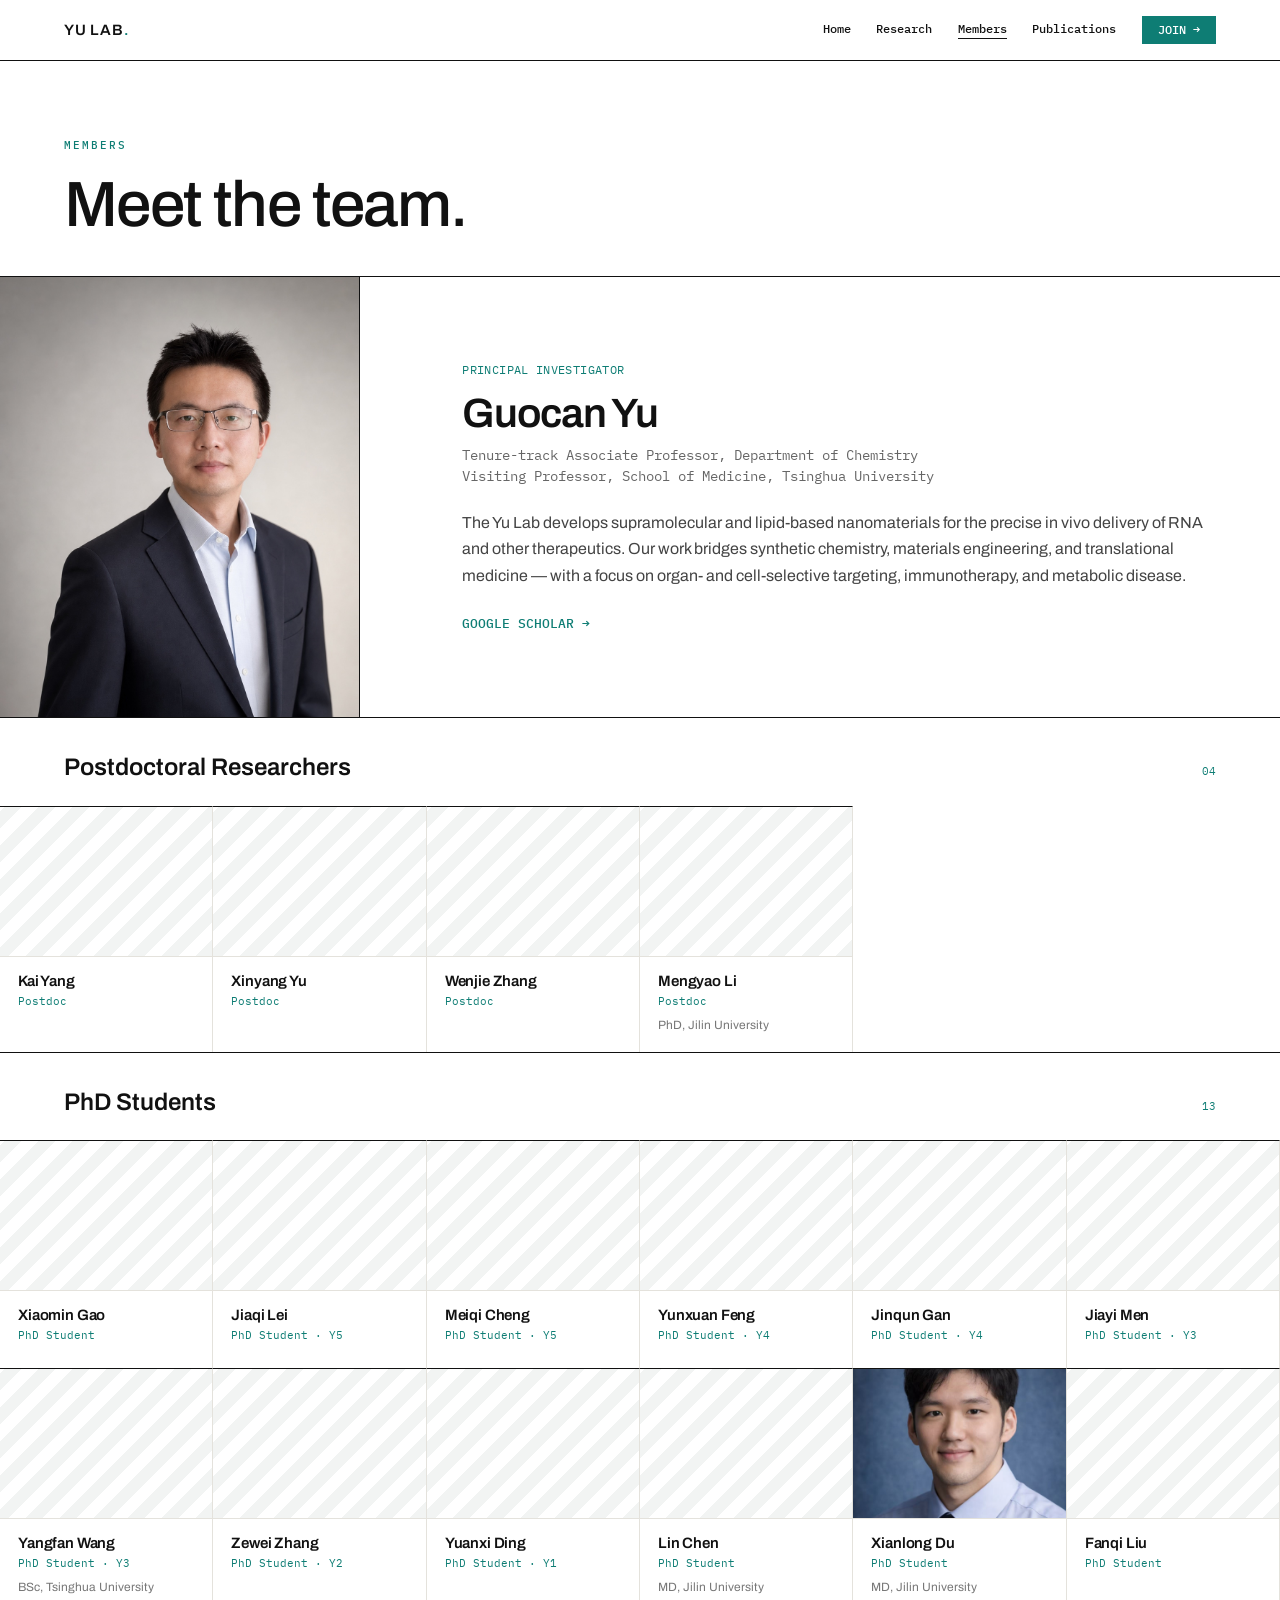
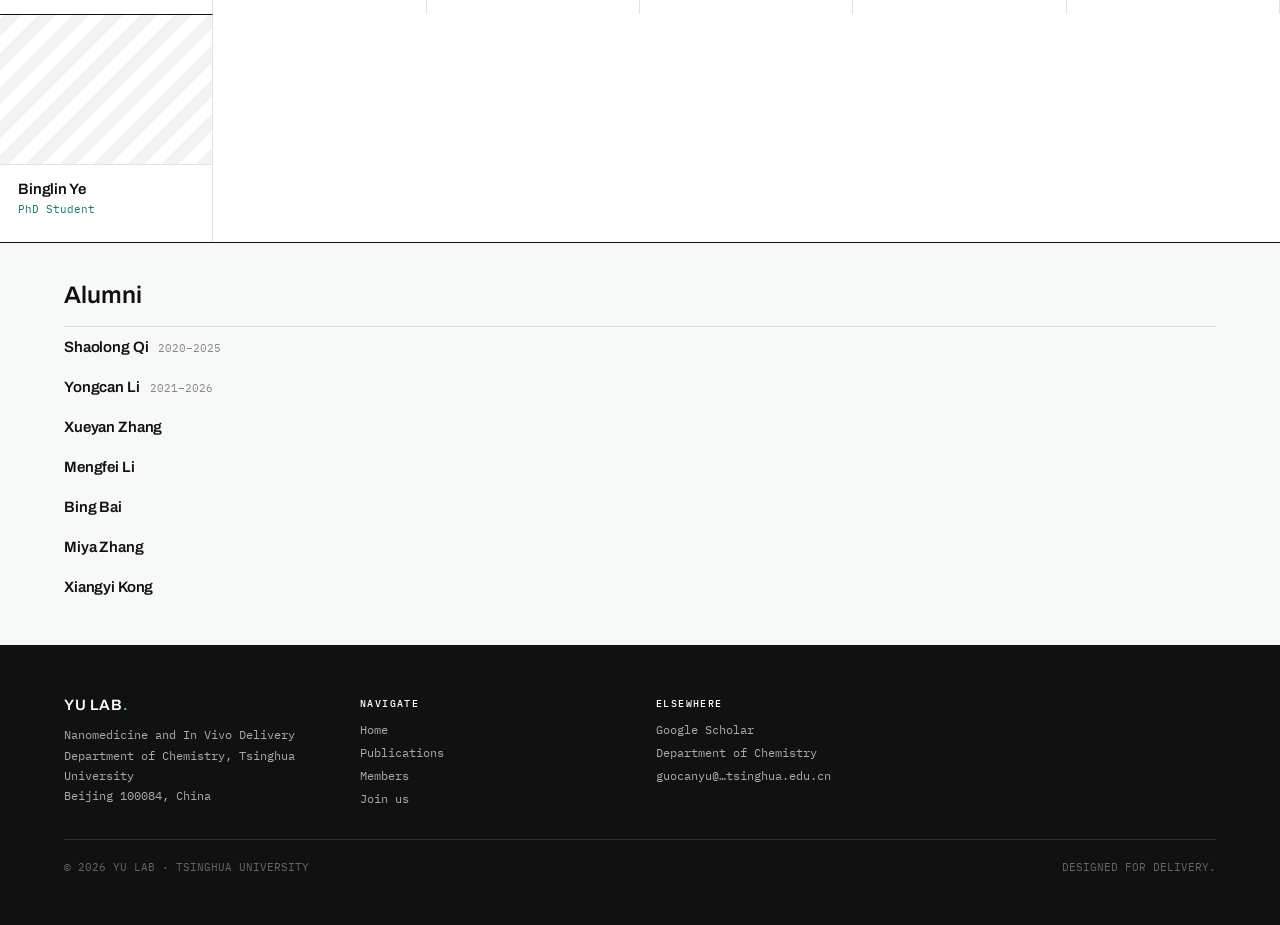
==== people.html @ c4acec67 "Shift PI profile and expand alumni roster" ====
<!DOCTYPE html>
<html lang="en">
<head>
  <meta charset="utf-8">
  <meta name="viewport" content="width=device-width, initial-scale=1">
  <title>Members — Yu Lab · Tsinghua University</title>
  <meta name="description" content="Members of the Yu Lab: principal investigator, postdocs, PhD and Master's students, and alumni.">
  <link rel="preconnect" href="https://fonts.googleapis.com">
  <link rel="preconnect" href="https://fonts.gstatic.com" crossorigin>
  <link href="https://fonts.googleapis.com/css2?family=Archivo:wght@400;500;600&family=IBM+Plex+Mono:wght@400;500&display=swap" rel="stylesheet">
  <link rel="stylesheet" href="styles.css">
</head>
<body>

  <header class="site-header">
    <a href="index.html" class="brand lk">YU LAB<span class="dot">.</span></a>
    <nav class="nav">
      <a href="index.html">Home</a>
      <a href="index.html#research">Research</a>
      <a href="people.html" class="active">Members</a>
      <a href="publications.html">Publications</a>
      <a href="index.html#join" class="btn-join">JOIN &rarr;</a>
    </nav>
  </header>

  <main>
    <section class="page-head">
      <div class="eyebrow">MEMBERS</div>
      <h1>Meet the team.</h1>
    </section>

    <!-- PI -->
    <section class="pi">
      <div class="portrait">
        <img src="assets/guocan-yu.jpg" width="996" height="1580" alt="Professor Guocan Yu" loading="eager">
      </div>
      <div class="info">
        <div class="pi-copy">
          <div class="role">PRINCIPAL INVESTIGATOR</div>
          <div class="name">Guocan Yu</div>
          <div class="affil">Tenure-track Associate Professor, Department of Chemistry<br>Visiting Professor, School of Medicine, Tsinghua University</div>
          <p class="bio">The Yu Lab develops supramolecular and lipid-based nanomaterials for the precise in vivo delivery of RNA and other therapeutics. Our work bridges synthetic chemistry, materials engineering, and translational medicine — with a focus on organ- and cell-selective targeting, immunotherapy, and metabolic disease.</p>
          <div class="links">
            <a href="https://scholar.google.com/citations?user=6qP7mdIAAAAJ&amp;hl=en" class="lk" target="_blank" rel="noreferrer">GOOGLE SCHOLAR &rarr;</a>
          </div>
        </div>
      </div>
    </section>

    <!-- Postdoctoral Researchers -->
    <section class="group">
      <div class="row-head">
        <h2>Postdoctoral Researchers</h2>
        <span class="mono-note">04</span>
      </div>
      <div class="people-grid">
        <div class="person"><div class="photo" aria-hidden="true"></div><div class="body"><div class="pname">Kai Yang</div><div class="prole">Postdoc</div><div class="pfocus"></div></div></div>
        <div class="person"><div class="photo" aria-hidden="true"></div><div class="body"><div class="pname">Xinyang Yu</div><div class="prole">Postdoc</div><div class="pfocus"></div></div></div>
        <div class="person"><div class="photo" aria-hidden="true"></div><div class="body"><div class="pname">Wenjie Zhang</div><div class="prole">Postdoc</div><div class="pfocus"></div></div></div>
        <div class="person"><div class="photo" aria-hidden="true"></div><div class="body"><div class="pname">Mengyao Li</div><div class="prole">Postdoc</div><div class="pfocus">PhD, Jilin University</div></div></div>
      </div>
    </section>

    <!-- PhD Students -->
    <section class="group">
      <div class="row-head">
        <h2>PhD Students</h2>
        <span class="mono-note">13</span>
      </div>
      <div class="people-grid">
        <div class="person"><div class="photo" aria-hidden="true"></div><div class="body"><div class="pname">Xiaomin Gao</div><div class="prole">PhD Student</div><div class="pfocus"></div></div></div>
        <div class="person"><div class="photo" aria-hidden="true"></div><div class="body"><div class="pname">Jiaqi Lei</div><div class="prole">PhD Student · Y5</div><div class="pfocus"></div></div></div>
        <div class="person"><div class="photo" aria-hidden="true"></div><div class="body"><div class="pname">Meiqi Cheng</div><div class="prole">PhD Student · Y5</div><div class="pfocus"></div></div></div>
        <div class="person"><div class="photo" aria-hidden="true"></div><div class="body"><div class="pname">Yunxuan Feng</div><div class="prole">PhD Student · Y4</div><div class="pfocus"></div></div></div>
        <div class="person"><div class="photo" aria-hidden="true"></div><div class="body"><div class="pname">Jinqun Gan</div><div class="prole">PhD Student · Y4</div><div class="pfocus"></div></div></div>
        <div class="person"><div class="photo" aria-hidden="true"></div><div class="body"><div class="pname">Jiayi Men</div><div class="prole">PhD Student · Y3</div><div class="pfocus"></div></div></div>
        <div class="person"><div class="photo" aria-hidden="true"></div><div class="body"><div class="pname">Yangfan Wang</div><div class="prole">PhD Student · Y3</div><div class="pfocus">BSc, Tsinghua University</div></div></div>
        <div class="person"><div class="photo" aria-hidden="true"></div><div class="body"><div class="pname">Zewei Zhang</div><div class="prole">PhD Student · Y2</div><div class="pfocus"></div></div></div>
        <div class="person"><div class="photo" aria-hidden="true"></div><div class="body"><div class="pname">Yuanxi Ding</div><div class="prole">PhD Student · Y1</div><div class="pfocus"></div></div></div>
        <div class="person"><div class="photo" aria-hidden="true"></div><div class="body"><div class="pname">Lin Chen</div><div class="prole">PhD Student</div><div class="pfocus">MD, Jilin University</div></div></div>
        <div class="person" id="xianlong-du"><div class="photo"><img src="assets/xianlong-du.jpg" width="1024" height="1536" alt="Xianlong Du, PhD Student" loading="lazy"></div><div class="body"><div class="pname">Xianlong Du</div><div class="prole">PhD Student</div><div class="pfocus">MD, Jilin University</div></div></div>
        <div class="person"><div class="photo" aria-hidden="true"></div><div class="body"><div class="pname">Fanqi Liu</div><div class="prole">PhD Student</div><div class="pfocus"></div></div></div>
        <div class="person"><div class="photo" aria-hidden="true"></div><div class="body"><div class="pname">Binglin Ye</div><div class="prole">PhD Student</div><div class="pfocus"></div></div></div>
      </div>
    </section>

    <!-- Alumni -->
    <section class="alumni">
      <h2>Alumni</h2>
      <div class="alumni-grid">
        <div class="alum"><span class="a-name">Shaolong Qi</span><span class="a-now">2020–2025</span></div>
        <div class="alum"><span class="a-name">Yongcan Li</span><span class="a-now">2021–2026</span></div>
        <div class="alum"><span class="a-name">Xueyan Zhang</span></div>
        <div class="alum"><span class="a-name">Mengfei Li</span></div>
        <div class="alum"><span class="a-name">Bing Bai</span></div>
        <div class="alum"><span class="a-name">Miya Zhang</span></div>
        <div class="alum"><span class="a-name">Xiangyi Kong</span></div>
      </div>
    </section>
  </main>

  <footer class="site-footer">
    <div style="max-width:360px">
      <div class="f-brand">YU LAB<span class="dot">.</span></div>
      <div class="f-addr">Nanomedicine and In Vivo Delivery<br>Department of Chemistry, Tsinghua University<br>Beijing 100084, China</div>
    </div>
    <div>
      <div class="f-title">NAVIGATE</div>
      <div class="f-links">
        <a href="index.html" class="lk">Home</a>
        <a href="publications.html" class="lk">Publications</a>
        <a href="people.html" class="lk">Members</a>
        <a href="index.html#join" class="lk">Join us</a>
      </div>
    </div>
    <div>
      <div class="f-title">ELSEWHERE</div>
      <div class="f-links">
        <a href="https://scholar.google.com/citations?user=6qP7mdIAAAAJ&amp;hl=en" class="lk" target="_blank" rel="noreferrer">Google Scholar</a>
        <a href="https://www.chem.tsinghua.edu.cn/chemen/index.htm" class="lk" target="_blank" rel="noreferrer">Department of Chemistry</a>
        <a href="mailto:guocanyu@mail.tsinghua.edu.cn" class="lk">guocanyu@&hellip;tsinghua.edu.cn</a>
      </div>
    </div>
    <div class="f-bottom">
      <span>© 2026 YU LAB · TSINGHUA UNIVERSITY</span>
      <span>DESIGNED FOR DELIVERY.</span>
    </div>
  </footer>

</body>
</html>
---- styles.css ----
/* =========================================================
   YU LAB — site styles
   Colours you'll most likely want to change:
     --teal   : brand accent (headings dot, labels, links)
     --ink    : near-black text / borders
   Fonts: Archivo (display) + IBM Plex Mono (labels), from Google Fonts.
   ========================================================= */

:root {
  --teal: #0e7d74;
  --teal-light: #4fd6c6;
  --ink: #111;
  --line: #e4e2dc;
  --line-soft: #d8dcdb;
  --panel: #f7f8f8;
  --mono: 'IBM Plex Mono', ui-monospace, monospace;
  --disp: 'Archivo', -apple-system, BlinkMacSystemFont, sans-serif;
  --hatch: repeating-linear-gradient(-45deg, #f2f4f3 0 16px, #fff 16px 32px);
}

* { margin: 0; padding: 0; box-sizing: border-box; }
html { scroll-behavior: smooth; }
body { font-family: var(--disp); color: var(--ink); background: #fff; -webkit-font-smoothing: antialiased; }
a { color: inherit; text-decoration: none; }

/* underline-on-hover links */
.lk { position: relative; }
.lk::after { content: ""; position: absolute; left: 0; bottom: -2px; height: 1px; width: 0; background: currentColor; transition: width .2s ease; }
.lk:hover::after { width: 100%; }

/* ---------- header ---------- */
.site-header {
  position: sticky; top: 0; z-index: 50;
  display: flex; align-items: center; justify-content: space-between;
  gap: 16px; flex-wrap: wrap;
  padding: 16px clamp(20px, 5vw, 64px);
  border-bottom: 1px solid var(--ink);
  background: rgba(255,255,255,.92); backdrop-filter: blur(8px);
}
.brand { font: 600 15px var(--disp); letter-spacing: .05em; }
.brand .dot { color: var(--teal); }
.nav { display: flex; gap: clamp(14px, 2vw, 26px); flex-wrap: wrap; align-items: center; }
.nav a { font: 500 12px var(--mono); color: var(--ink); padding-bottom: 3px; white-space: nowrap; position: relative; }
.nav a.active::after { content: ""; position: absolute; left: 0; right: 0; bottom: 0; height: 1px; background: var(--ink); }
.nav a.btn-join { font: 500 12px var(--mono); color: #fff; background: var(--teal); padding: 8px 16px; white-space: nowrap; display: inline-flex; align-items: center; line-height: 1; }
.nav a.btn-join::after { content: none; }

/* ---------- generic section ---------- */
.sec { border-bottom: 1px solid var(--ink); }
.pad { padding: clamp(28px, 4vw, 44px) clamp(20px, 5vw, 64px); }
.eyebrow { font: 500 11px var(--mono); color: var(--teal); letter-spacing: .18em; margin-bottom: 20px; }
.row-head { display: flex; justify-content: space-between; align-items: baseline; flex-wrap: wrap; gap: 12px; }
.mono-note { font: 400 11px var(--mono); color: var(--teal); }

/* ---------- hero ---------- */
.hero { padding: clamp(48px,7vw,88px) clamp(20px,5vw,64px) clamp(40px,5vw,56px); border-bottom: 1px solid var(--ink); }
.hero h1 { font: 500 clamp(34px,6.2vw,74px)/1.03 var(--disp); letter-spacing: -.025em; max-width: 1100px; }
.hero h1 .accent { color: var(--teal); }
.hero-sub { display: flex; justify-content: space-between; align-items: flex-end; gap: 32px; flex-wrap: wrap; margin-top: 34px; }
.hero-sub p { max-width: 560px; font: 400 clamp(14px,1.6vw,16px)/1.65 var(--disp); color: #555; }
.hero-meta { font: 400 11px/1.7 var(--mono); color: #888; white-space: nowrap; }

.page-head { padding: clamp(44px,6vw,80px) clamp(20px,5vw,64px) clamp(28px,3vw,40px); border-bottom: 1px solid var(--ink); }
.page-head h1 { font: 500 clamp(34px,5.6vw,64px)/1.03 var(--disp); letter-spacing: -.025em; }

/* ---------- full-bleed figure ---------- */
.figure { position: relative; height: clamp(220px,34vw,380px); border-bottom: 1px solid var(--ink); background: #fff; display: flex; align-items: center; justify-content: center; overflow: hidden; }
.figure-img { width: 100%; height: 100%; object-fit: contain; object-position: center; display: block; }
.figure .tag { font: 400 12px var(--mono); color: var(--teal); background: #fff; border: 1px solid var(--ink); padding: 8px 14px; }
.figure .cap { position: absolute; left: clamp(20px,5vw,64px); bottom: 16px; font: 400 10.5px var(--mono); color: var(--ink); }

/* ---------- stats ---------- */
.stats { display: grid; grid-template-columns: repeat(auto-fit, minmax(150px, 1fr)); border-bottom: 1px solid var(--ink); }
.stat { padding: 26px clamp(20px,3vw,30px); border-right: 1px solid var(--line); }
.stat .n { font: 500 clamp(26px,3.4vw,32px)/1 var(--disp); }
.stat .l { font: 400 10.5px var(--mono); color: var(--teal); letter-spacing: .08em; margin-top: 8px; }

/* ---------- research areas ---------- */
.grid-areas { display: grid; grid-template-columns: repeat(auto-fit, minmax(280px, 1fr)); margin-top: clamp(20px,3vw,32px); }
.area { padding: clamp(26px,3vw,36px) clamp(24px,3vw,34px); border-top: 1px solid var(--ink); border-right: 1px solid var(--line); min-height: 220px; }
.area .num { font: 400 11px var(--mono); color: var(--teal); margin-bottom: 16px; }
.area .t { font: 600 clamp(18px,2.2vw,22px)/1.2 var(--disp); letter-spacing: -.01em; margin-bottom: 12px; }
.area .d { font: 400 13px/1.65 var(--disp); color: #666; }

/* ---------- approach (dark band) ---------- */
.approach { padding: clamp(40px,5vw,64px) clamp(20px,5vw,64px); border-bottom: 1px solid var(--ink); background: var(--ink); color: #fff; }
.approach .mono-note { color: var(--teal-light); }
.grid-approach { display: grid; grid-template-columns: repeat(auto-fit, minmax(220px, 1fr)); gap: clamp(24px,3vw,48px); margin-top: clamp(28px,3vw,40px); }
.approach h2, .sec h2 { font: 600 clamp(22px,3vw,30px) var(--disp); letter-spacing: -.01em; }
.appr .k { font: 500 12px var(--mono); color: var(--teal-light); margin-bottom: 12px; }
.appr .t { font: 600 17px/1.25 var(--disp); margin-bottom: 8px; }
.appr .d { font: 400 13px/1.6 var(--disp); color: #aaa; }

/* ---------- selected work + news ---------- */
.split { display: grid; grid-template-columns: repeat(auto-fit, minmax(320px, 1fr)); border-bottom: 1px solid var(--ink); }
.split > div { padding: clamp(28px,4vw,44px) clamp(20px,5vw,64px); }
.split .left { border-right: 1px solid var(--ink); }
.split .right { background: var(--panel); }
.split h2 { font: 600 clamp(20px,2.6vw,26px) var(--disp); }
.sel-item { padding: 20px 0; border-top: 1px solid var(--ink); display: flex; gap: 18px; }
.sel-item .yr { font: 500 12px var(--mono); color: var(--teal); white-space: nowrap; padding-top: 2px; }
.sel-item .ti { font: 500 15px/1.35 var(--disp); margin-bottom: 6px; text-wrap: pretty; }
.sel-item .me { font: 400 11px var(--mono); color: #999; }
.link-full { font: 500 11px var(--mono); color: var(--teal); }
.news-item { padding: 16px 0; border-top: 1px solid var(--line-soft); }
.news-item .date { font: 400 10px var(--mono); color: var(--teal); margin-bottom: 6px; }
.news-item .text { font: 400 13px/1.5 var(--disp); color: #333; }

/* ---------- join band ---------- */
.join { padding: clamp(48px,6vw,84px) clamp(20px,5vw,64px); border-bottom: 1px solid var(--ink); display: grid; grid-template-columns: 1.1fr 0.9fr; gap: clamp(32px,5vw,72px); align-items: center; }
.join .label { font: 500 11px var(--mono); color: var(--teal); letter-spacing: .14em; margin-bottom: 14px; }
.join h2 { font: 500 clamp(28px,4.4vw,52px)/1.05 var(--disp); letter-spacing: -.02em; max-width: 560px; text-wrap: balance; }
.join-right { max-width: 440px; padding-left: clamp(0px,2vw,28px); border-left: 1px solid var(--line); }
.join-right p { font: 400 clamp(13px,1.5vw,15px)/1.7 var(--disp); color: #555; margin-bottom: 24px; text-wrap: pretty; }
.join a.cta { display: inline-flex; align-items: center; font: 500 13px var(--mono); color: #fff; background: var(--ink); padding: 16px 28px; white-space: nowrap; }
@media (max-width: 820px) {
  .join { grid-template-columns: 1fr; }
  .join-right { border-left: none; padding-left: 0; }
}

/* ---------- people ---------- */
.pi { display: grid; grid-template-columns: minmax(280px, 360px) minmax(0, 1fr); border-bottom: 1px solid var(--ink); }
.pi .portrait { border-right: 1px solid var(--ink); height: 440px; background: #d8d6d3; overflow: hidden; }
.pi .portrait img { display: block; width: 100%; height: 100%; object-fit: cover; object-position: center 28%; }
.pi .info { padding: clamp(32px,4vw,56px) clamp(40px,5vw,84px); display: flex; flex-direction: column; justify-content: center; }
.pi .pi-copy { width: min(100%, 820px); margin: 0 auto; transform: translateX(clamp(24px,3vw,56px)); }
.pi .role { font: 400 12px var(--mono); color: var(--teal); letter-spacing: .03em; margin-bottom: 15px; }
.pi .name { font: 600 clamp(34px,3.2vw,46px)/1.05 var(--disp); letter-spacing: -.025em; }
.pi .affil { font: 400 14px/1.45 var(--mono); color: #666; margin: 10px 0 24px; }
.pi .bio { max-width: 760px; font: 400 clamp(16px,1.25vw,18px)/1.65 var(--disp); color: #444; margin-bottom: 26px; }
.pi .links { display: flex; gap: 18px; flex-wrap: wrap; font: 500 13px var(--mono); color: var(--teal); }

.group { border-bottom: 1px solid var(--ink); }
.group .row-head { padding: clamp(24px,3vw,36px) clamp(20px,5vw,64px) 0; }
.group h2 { font: 600 clamp(18px,2.4vw,24px) var(--disp); }
.people-grid { display: grid; grid-template-columns: repeat(auto-fill, minmax(190px, 1fr)); margin-top: clamp(18px,2vw,26px); }
.person { border-top: 1px solid var(--ink); border-right: 1px solid var(--line); padding-bottom: 18px; }
.person .photo { height: 150px; position: relative; overflow: hidden; background: repeating-linear-gradient(-45deg,#f2f4f3 0 12px,#fff 12px 24px); display: flex; align-items: center; justify-content: center; border-bottom: 1px solid var(--line); }
.person .photo img { position: absolute; inset: 0; display: block; width: 100% !important; height: 100% !important; max-width: none; object-fit: cover; object-position: center 24%; }
.person .photo span { font: 400 9px var(--mono); color: #9aa3a1; }
.person .body { padding: 16px 18px 0; }
.person .pname { font: 600 15px var(--disp); letter-spacing: -.01em; }
.person .prole { font: 400 11px var(--mono); color: var(--teal); margin: 5px 0 8px; }
.person .pfocus { font: 400 12px/1.5 var(--disp); color: #777; }

.alumni { padding: clamp(28px,3vw,44px) clamp(20px,5vw,64px); border-bottom: 1px solid var(--ink); background: var(--panel); }
.alumni h2 { font: 600 clamp(18px,2.4vw,24px) var(--disp); margin-bottom: 18px; }
.alumni-grid { display: grid; grid-template-columns: minmax(0, 1fr); border-top: 1px solid var(--line-soft); }
.alum { display: flex; align-items: baseline; justify-content: flex-start; gap: 10px; padding: 12px 0; }
.alum .a-name { font: 600 15px var(--disp); letter-spacing: -.01em; }
.alum .a-now { font: 400 11px var(--mono); color: #888; text-align: right; }

/* ---------- publications ---------- */
.rep-grid { display: grid; grid-template-columns: repeat(auto-fit, minmax(300px, 1fr)); margin-top: clamp(20px,2vw,28px); }
.rep { border-top: 1px solid var(--ink); border-right: 1px solid var(--line); padding: 0 0 24px; }
.rep .toc { height: 170px; background: repeating-linear-gradient(-45deg,#f2f4f3 0 14px,#fff 14px 28px); display: flex; align-items: center; justify-content: center; border-bottom: 1px solid var(--line); }
.rep .toc span { font: 400 9px var(--mono); color: #9aa3a1; }
.rep .body { padding: 20px clamp(20px,2.2vw,26px) 0; }
.rep .meta { display: flex; justify-content: space-between; align-items: center; margin-bottom: 12px; }
.rep .jrn { font: 500 10.5px var(--mono); color: #fff; background: var(--teal); padding: 3px 8px; }
.rep .yr { font: 400 11px var(--mono); color: #999; }
.rep .ti { font: 600 16px/1.3 var(--disp); letter-spacing: -.01em; margin-bottom: 8px; text-wrap: pretty; }
.rep .ci { font: 400 11.5px var(--mono); color: var(--teal); }

.filters { display: flex; gap: 8px; flex-wrap: wrap; padding: clamp(24px,3vw,36px) clamp(20px,5vw,64px); border-bottom: 1px solid var(--ink); }
.filters button { cursor: pointer; font: 500 11px var(--mono); letter-spacing: .06em; padding: 8px 14px; border: 1px solid var(--ink); background: #fff; color: var(--ink); }
.filters button.active { background: var(--ink); color: #fff; }

.pub { display: grid; grid-template-columns: 56px 1fr; gap: clamp(14px,2vw,28px); padding: 22px clamp(20px,5vw,64px); border-bottom: 1px solid var(--line); align-items: start; }
.pub .yr { font: 500 12px var(--mono); color: var(--teal); padding-top: 3px; }
.pub .ti { font: 500 clamp(15px,1.8vw,17px)/1.4 var(--disp); margin-bottom: 8px; text-wrap: pretty; }
.pub .au { font: 400 12px/1.5 var(--disp); color: #777; margin-bottom: 8px; }
.pub .foot { display: flex; gap: 12px; align-items: center; flex-wrap: wrap; }
.pub .jrn { font: 500 10.5px var(--mono); color: #fff; background: var(--ink); padding: 3px 8px; }
.pub .ci { font: 400 11px var(--mono); color: #999; }
.pub .doi { font: 500 11px var(--mono); color: var(--teal); }

/* ---------- footer ---------- */
.site-footer { padding: clamp(36px,4vw,52px) clamp(20px,5vw,64px); background: var(--ink); color: #aaa; display: grid; grid-template-columns: repeat(auto-fit, minmax(220px, 1fr)); gap: 32px; }
.site-footer .f-brand { font: 600 15px var(--disp); color: #fff; letter-spacing: .04em; margin-bottom: 12px; }
.site-footer .f-brand .dot { color: var(--teal-light); }
.site-footer .f-addr { font: 400 12px/1.7 var(--mono); }
.site-footer .f-title { font: 500 10px var(--mono); color: #fff; letter-spacing: .14em; margin-bottom: 12px; }
.site-footer .f-links { display: flex; flex-direction: column; gap: 8px; font: 400 12px var(--mono); }
.site-footer .f-bottom { grid-column: 1 / -1; border-top: 1px solid #333; padding-top: 20px; font: 400 10.5px var(--mono); color: #666; display: flex; justify-content: space-between; flex-wrap: wrap; gap: 8px; }

@media (max-width: 760px) {
  .pi { grid-template-columns: 1fr; }
  .pi .portrait { height: 390px; border-right: 0; border-bottom: 1px solid var(--ink); }
  .pi .info { padding: 36px clamp(20px, 5vw, 40px); }
  .pi .pi-copy { transform: none; }
}

/* ---------- responsive niceties ---------- */
@media (max-width: 560px) {
  .pi .portrait { height: 340px; }
}
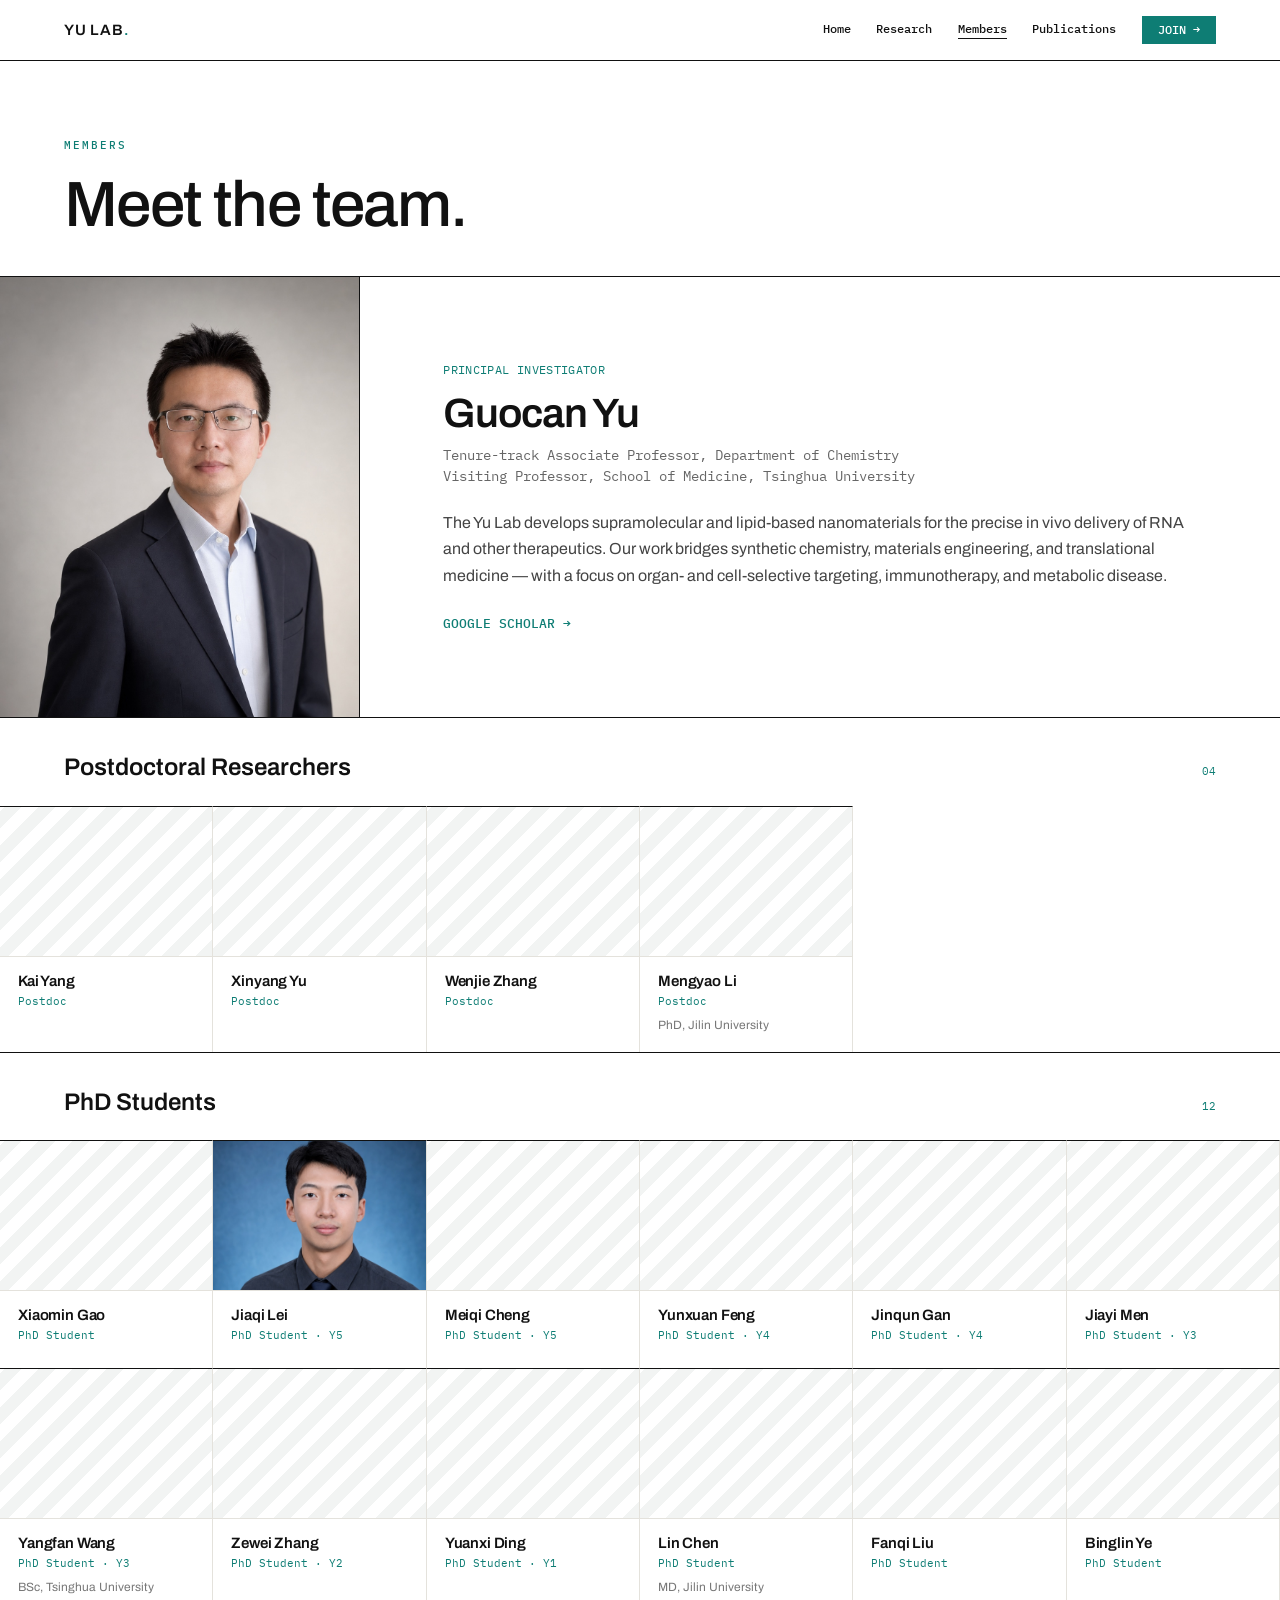
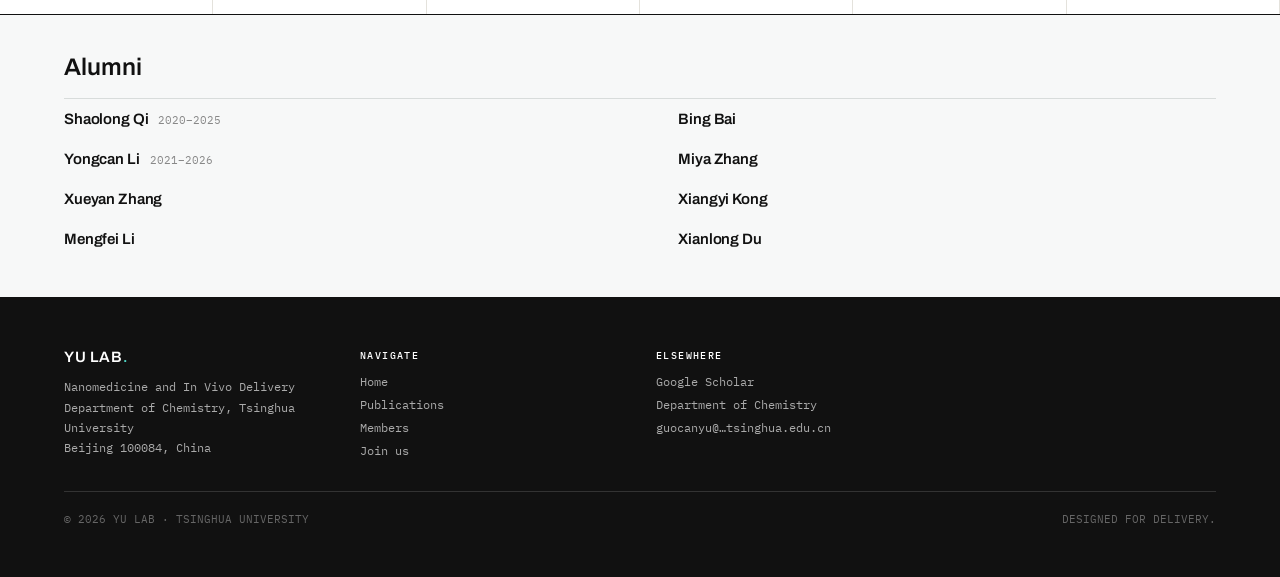
==== commit 5a051b25: "Update Jiaqi Lei and alumni roster" ====
--- a/people.html
+++ b/people.html
@@ -65,11 +65,11 @@
     <section class="group">
       <div class="row-head">
         <h2>PhD Students</h2>
-        <span class="mono-note">13</span>
+        <span class="mono-note">12</span>
       </div>
       <div class="people-grid">
         <div class="person"><div class="photo" aria-hidden="true"></div><div class="body"><div class="pname">Xiaomin Gao</div><div class="prole">PhD Student</div><div class="pfocus"></div></div></div>
-        <div class="person"><div class="photo" aria-hidden="true"></div><div class="body"><div class="pname">Jiaqi Lei</div><div class="prole">PhD Student · Y5</div><div class="pfocus"></div></div></div>
+        <div class="person" id="jiaqi-lei"><div class="photo"><img src="assets/jiaqi-lei.jpg" width="1024" height="1536" alt="Jiaqi Lei, PhD Student" loading="lazy"></div><div class="body"><div class="pname">Jiaqi Lei</div><div class="prole">PhD Student · Y5</div><div class="pfocus"></div></div></div>
         <div class="person"><div class="photo" aria-hidden="true"></div><div class="body"><div class="pname">Meiqi Cheng</div><div class="prole">PhD Student · Y5</div><div class="pfocus"></div></div></div>
         <div class="person"><div class="photo" aria-hidden="true"></div><div class="body"><div class="pname">Yunxuan Feng</div><div class="prole">PhD Student · Y4</div><div class="pfocus"></div></div></div>
         <div class="person"><div class="photo" aria-hidden="true"></div><div class="body"><div class="pname">Jinqun Gan</div><div class="prole">PhD Student · Y4</div><div class="pfocus"></div></div></div>
@@ -78,7 +78,6 @@
         <div class="person"><div class="photo" aria-hidden="true"></div><div class="body"><div class="pname">Zewei Zhang</div><div class="prole">PhD Student · Y2</div><div class="pfocus"></div></div></div>
         <div class="person"><div class="photo" aria-hidden="true"></div><div class="body"><div class="pname">Yuanxi Ding</div><div class="prole">PhD Student · Y1</div><div class="pfocus"></div></div></div>
         <div class="person"><div class="photo" aria-hidden="true"></div><div class="body"><div class="pname">Lin Chen</div><div class="prole">PhD Student</div><div class="pfocus">MD, Jilin University</div></div></div>
-        <div class="person" id="xianlong-du"><div class="photo"><img src="assets/xianlong-du.jpg" width="1024" height="1536" alt="Xianlong Du, PhD Student" loading="lazy"></div><div class="body"><div class="pname">Xianlong Du</div><div class="prole">PhD Student</div><div class="pfocus">MD, Jilin University</div></div></div>
         <div class="person"><div class="photo" aria-hidden="true"></div><div class="body"><div class="pname">Fanqi Liu</div><div class="prole">PhD Student</div><div class="pfocus"></div></div></div>
         <div class="person"><div class="photo" aria-hidden="true"></div><div class="body"><div class="pname">Binglin Ye</div><div class="prole">PhD Student</div><div class="pfocus"></div></div></div>
       </div>
@@ -88,13 +87,18 @@
     <section class="alumni">
       <h2>Alumni</h2>
       <div class="alumni-grid">
-        <div class="alum"><span class="a-name">Shaolong Qi</span><span class="a-now">2020–2025</span></div>
-        <div class="alum"><span class="a-name">Yongcan Li</span><span class="a-now">2021–2026</span></div>
-        <div class="alum"><span class="a-name">Xueyan Zhang</span></div>
-        <div class="alum"><span class="a-name">Mengfei Li</span></div>
-        <div class="alum"><span class="a-name">Bing Bai</span></div>
-        <div class="alum"><span class="a-name">Miya Zhang</span></div>
-        <div class="alum"><span class="a-name">Xiangyi Kong</span></div>
+        <div class="alumni-column">
+          <div class="alum"><span class="a-name">Shaolong Qi</span><span class="a-now">2020–2025</span></div>
+          <div class="alum"><span class="a-name">Yongcan Li</span><span class="a-now">2021–2026</span></div>
+          <div class="alum"><span class="a-name">Xueyan Zhang</span></div>
+          <div class="alum"><span class="a-name">Mengfei Li</span></div>
+        </div>
+        <div class="alumni-column">
+          <div class="alum"><span class="a-name">Bing Bai</span></div>
+          <div class="alum"><span class="a-name">Miya Zhang</span></div>
+          <div class="alum"><span class="a-name">Xiangyi Kong</span></div>
+          <div class="alum"><span class="a-name">Xianlong Du</span></div>
+        </div>
       </div>
     </section>
   </main>
--- a/styles.css
+++ b/styles.css
@@ -123,7 +123,7 @@
 .pi .portrait { border-right: 1px solid var(--ink); height: 440px; background: #d8d6d3; overflow: hidden; }
 .pi .portrait img { display: block; width: 100%; height: 100%; object-fit: cover; object-position: center 28%; }
 .pi .info { padding: clamp(32px,4vw,56px) clamp(40px,5vw,84px); display: flex; flex-direction: column; justify-content: center; }
-.pi .pi-copy { width: min(100%, 820px); margin: 0 auto; transform: translateX(clamp(24px,3vw,56px)); }
+.pi .pi-copy { width: min(100%, 820px); margin: 0 auto; transform: translateX(clamp(12px,1.5vw,28px)); }
 .pi .role { font: 400 12px var(--mono); color: var(--teal); letter-spacing: .03em; margin-bottom: 15px; }
 .pi .name { font: 600 clamp(34px,3.2vw,46px)/1.05 var(--disp); letter-spacing: -.025em; }
 .pi .affil { font: 400 14px/1.45 var(--mono); color: #666; margin: 10px 0 24px; }
@@ -145,7 +145,8 @@
 
 .alumni { padding: clamp(28px,3vw,44px) clamp(20px,5vw,64px); border-bottom: 1px solid var(--ink); background: var(--panel); }
 .alumni h2 { font: 600 clamp(18px,2.4vw,24px) var(--disp); margin-bottom: 18px; }
-.alumni-grid { display: grid; grid-template-columns: minmax(0, 1fr); border-top: 1px solid var(--line-soft); }
+.alumni-grid { display: grid; grid-template-columns: repeat(2, minmax(0, 1fr)); column-gap: clamp(36px,6vw,96px); border-top: 1px solid var(--line-soft); }
+.alumni-column { min-width: 0; }
 .alum { display: flex; align-items: baseline; justify-content: flex-start; gap: 10px; padding: 12px 0; }
 .alum .a-name { font: 600 15px var(--disp); letter-spacing: -.01em; }
 .alum .a-now { font: 400 11px var(--mono); color: #888; text-align: right; }
@@ -189,6 +190,7 @@
   .pi .portrait { height: 390px; border-right: 0; border-bottom: 1px solid var(--ink); }
   .pi .info { padding: 36px clamp(20px, 5vw, 40px); }
   .pi .pi-copy { transform: none; }
+  .alumni-grid { grid-template-columns: 1fr; }
 }
 
 /* ---------- responsive niceties ---------- */
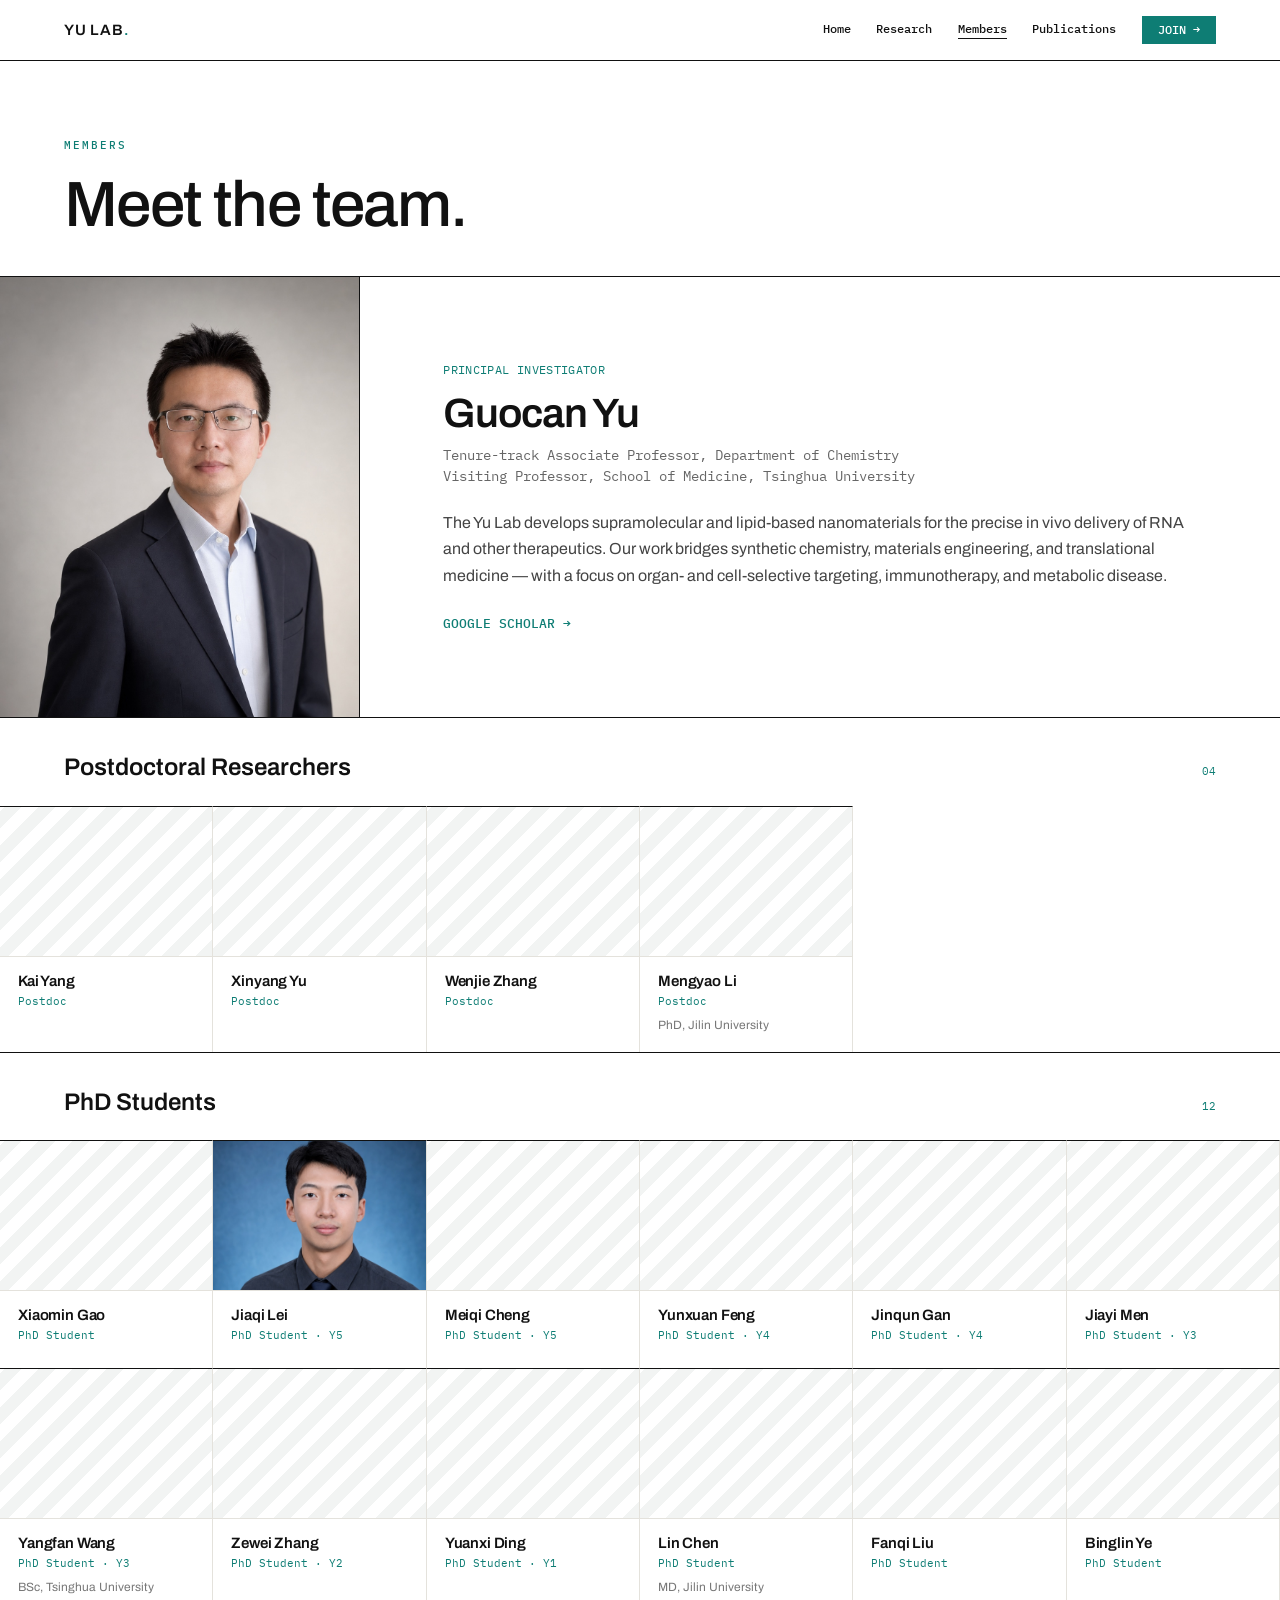
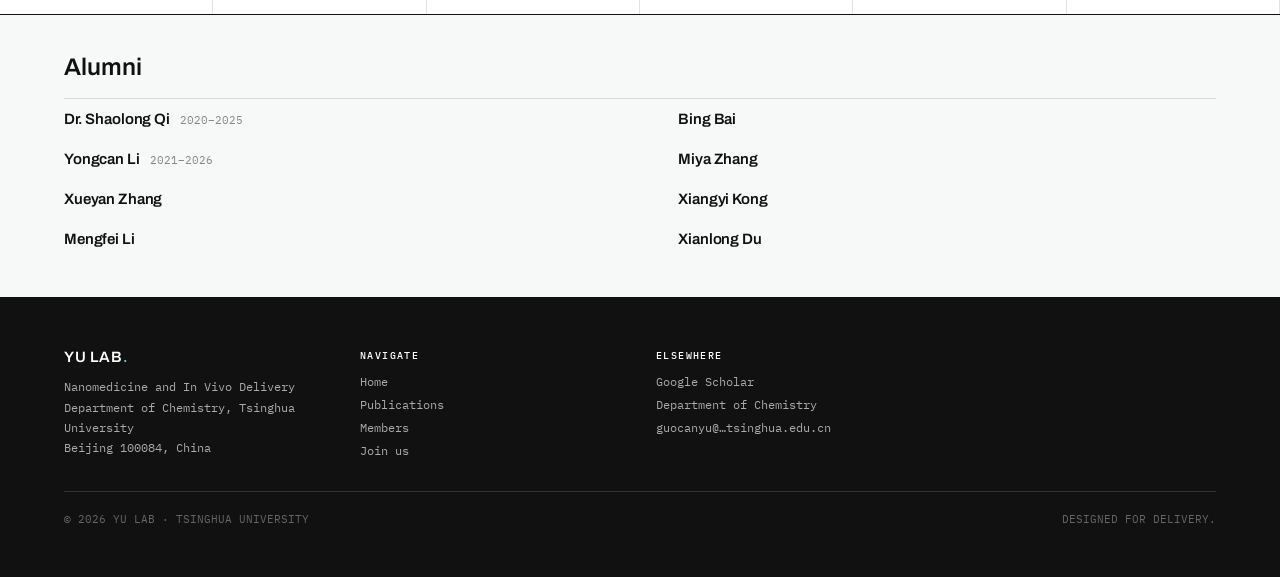
==== commit 95667ac4: "Add Shaolong Qi title" ====
--- a/people.html
+++ b/people.html
@@ -88,7 +88,7 @@
       <h2>Alumni</h2>
       <div class="alumni-grid">
         <div class="alumni-column">
-          <div class="alum"><span class="a-name">Shaolong Qi</span><span class="a-now">2020–2025</span></div>
+          <div class="alum"><span class="a-name">Dr. Shaolong Qi</span><span class="a-now">2020–2025</span></div>
           <div class="alum"><span class="a-name">Yongcan Li</span><span class="a-now">2021–2026</span></div>
           <div class="alum"><span class="a-name">Xueyan Zhang</span></div>
           <div class="alum"><span class="a-name">Mengfei Li</span></div>
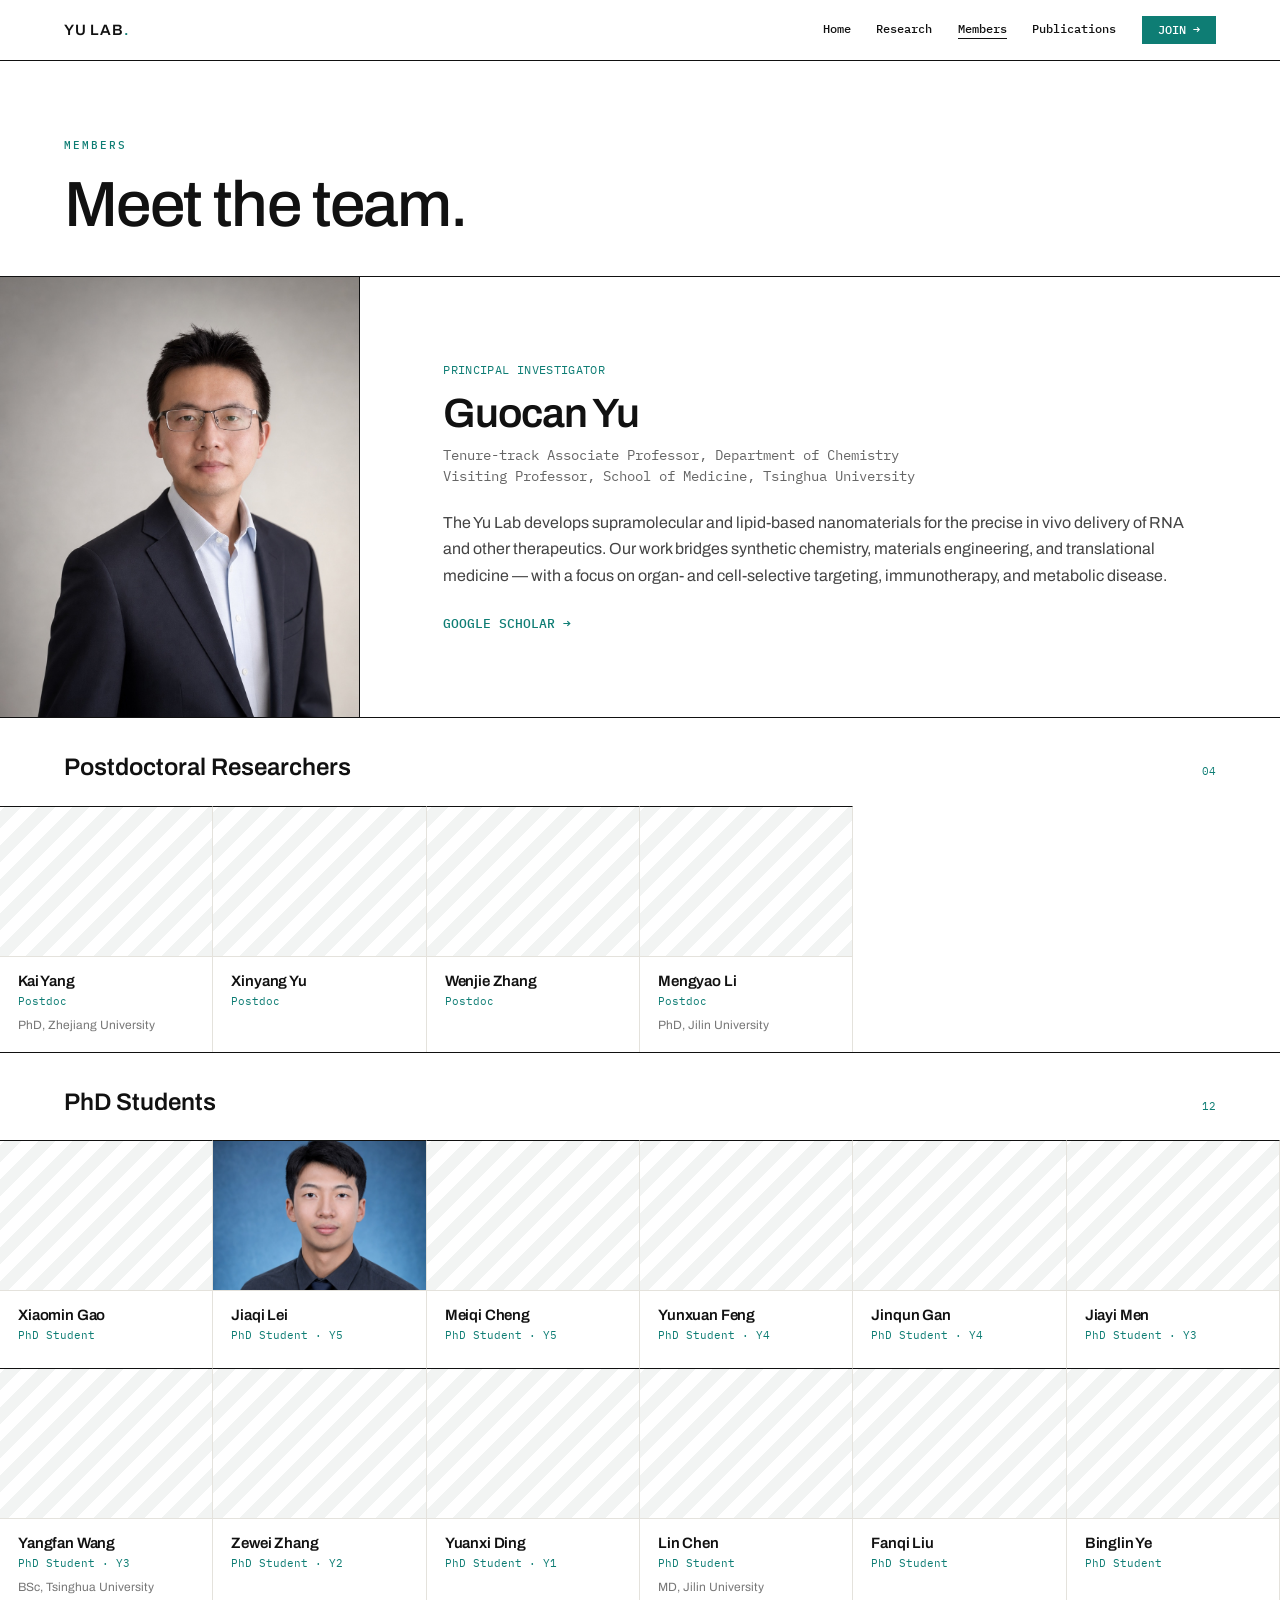
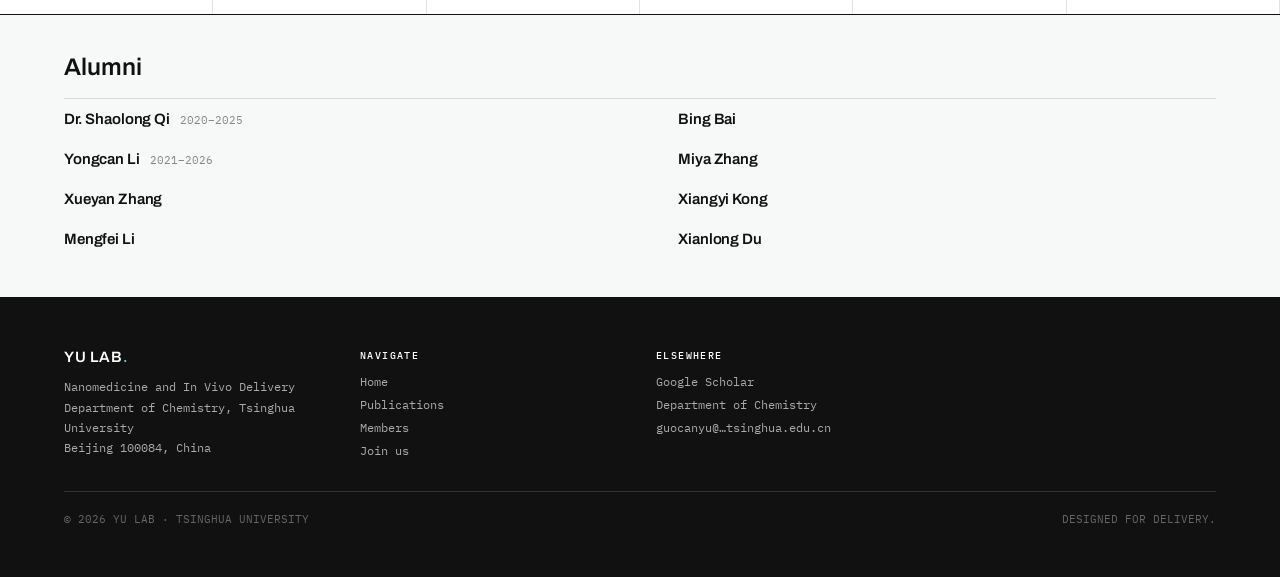
==== commit 3dc48942: "Add Kai Yang education" ====
--- a/people.html
+++ b/people.html
@@ -54,7 +54,7 @@
         <span class="mono-note">04</span>
       </div>
       <div class="people-grid">
-        <div class="person"><div class="photo" aria-hidden="true"></div><div class="body"><div class="pname">Kai Yang</div><div class="prole">Postdoc</div><div class="pfocus"></div></div></div>
+        <div class="person"><div class="photo" aria-hidden="true"></div><div class="body"><div class="pname">Kai Yang</div><div class="prole">Postdoc</div><div class="pfocus">PhD, Zhejiang University</div></div></div>
         <div class="person"><div class="photo" aria-hidden="true"></div><div class="body"><div class="pname">Xinyang Yu</div><div class="prole">Postdoc</div><div class="pfocus"></div></div></div>
         <div class="person"><div class="photo" aria-hidden="true"></div><div class="body"><div class="pname">Wenjie Zhang</div><div class="prole">Postdoc</div><div class="pfocus"></div></div></div>
         <div class="person"><div class="photo" aria-hidden="true"></div><div class="body"><div class="pname">Mengyao Li</div><div class="prole">Postdoc</div><div class="pfocus">PhD, Jilin University</div></div></div>
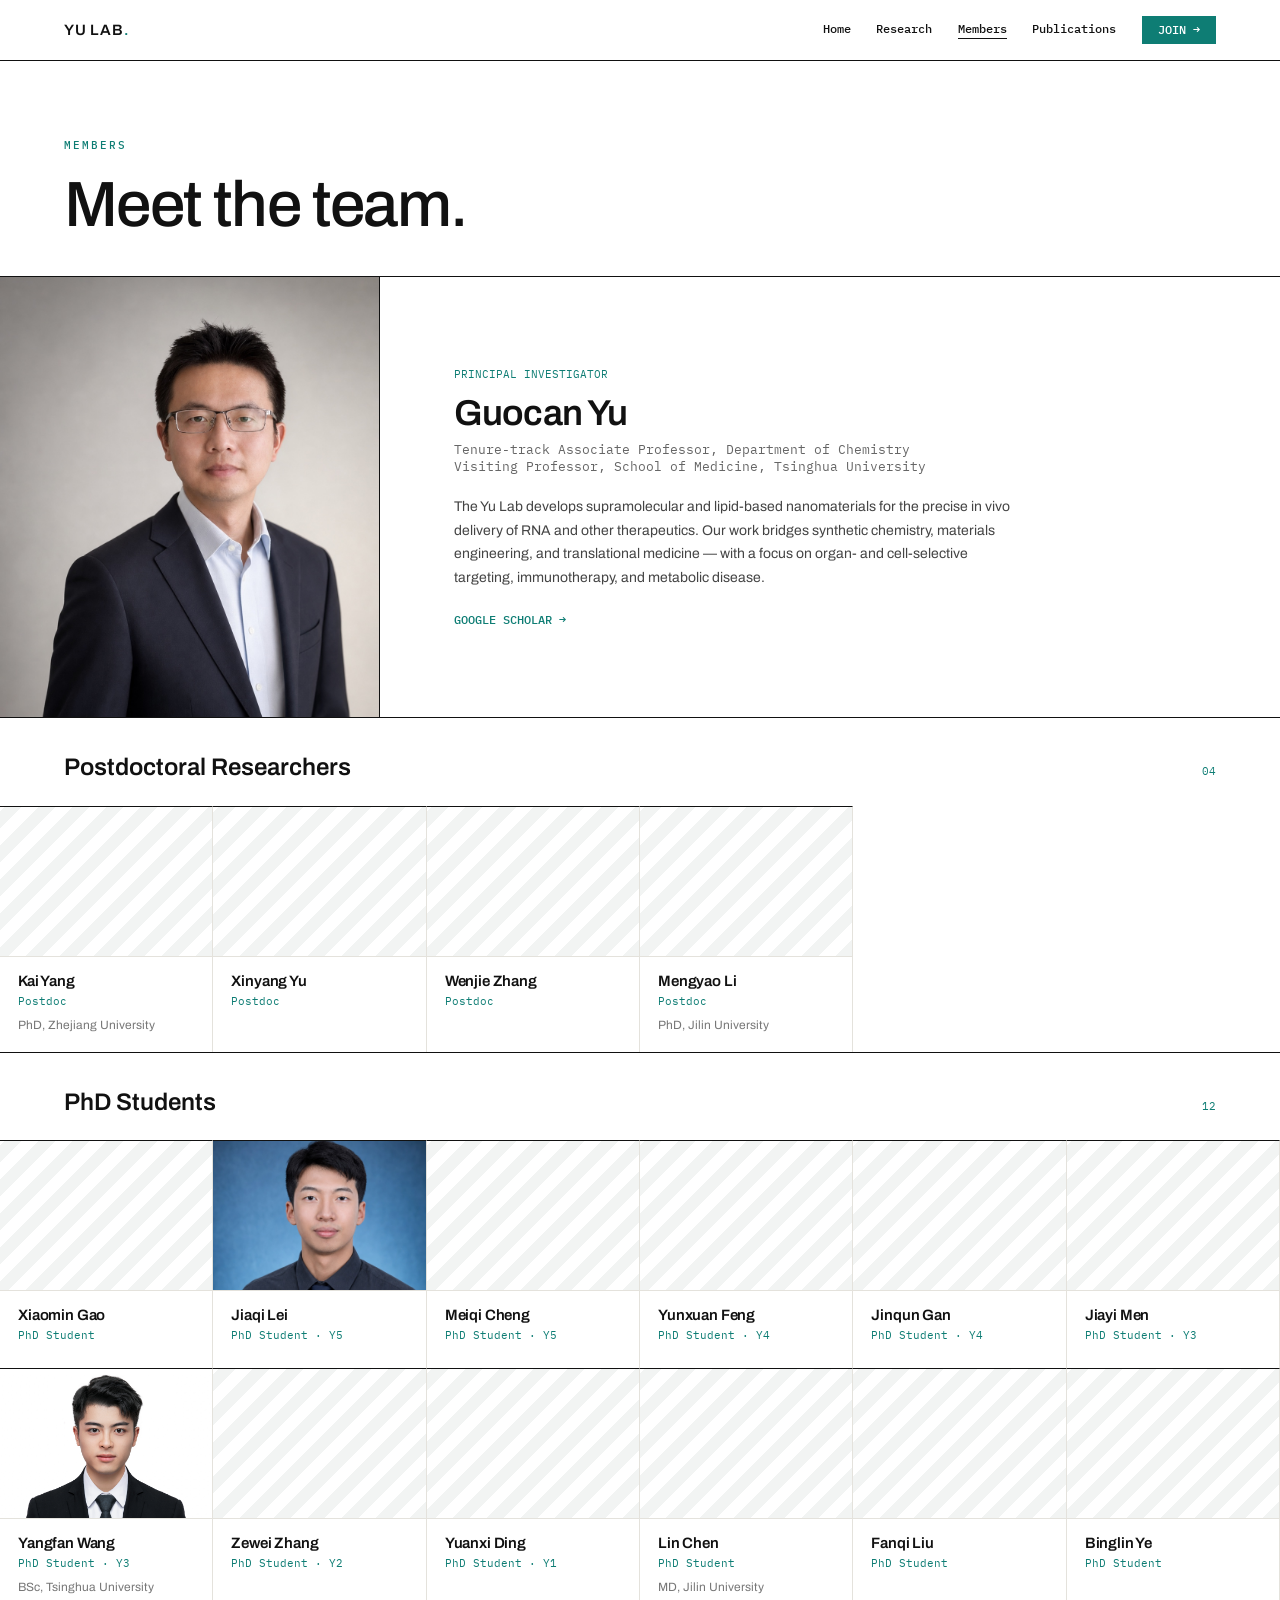
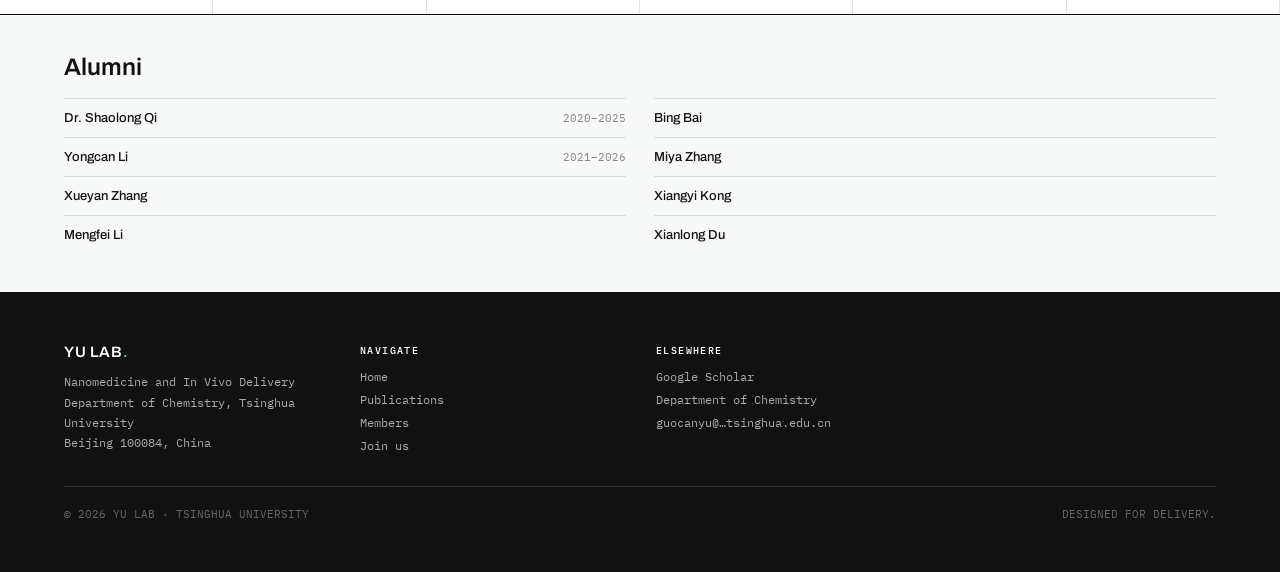
==== commit 7baf4b29: "Add Yangfan Wang portrait" ====
--- a/people.html
+++ b/people.html
@@ -74,7 +74,7 @@
         <div class="person"><div class="photo" aria-hidden="true"></div><div class="body"><div class="pname">Yunxuan Feng</div><div class="prole">PhD Student · Y4</div><div class="pfocus"></div></div></div>
         <div class="person"><div class="photo" aria-hidden="true"></div><div class="body"><div class="pname">Jinqun Gan</div><div class="prole">PhD Student · Y4</div><div class="pfocus"></div></div></div>
         <div class="person"><div class="photo" aria-hidden="true"></div><div class="body"><div class="pname">Jiayi Men</div><div class="prole">PhD Student · Y3</div><div class="pfocus"></div></div></div>
-        <div class="person"><div class="photo" aria-hidden="true"></div><div class="body"><div class="pname">Yangfan Wang</div><div class="prole">PhD Student · Y3</div><div class="pfocus">BSc, Tsinghua University</div></div></div>
+        <div class="person" id="yangfan-wang"><div class="photo"><img src="assets/yangfan-wang.jpg" width="3146" height="3146" alt="Yangfan Wang, PhD Student" loading="lazy"></div><div class="body"><div class="pname">Yangfan Wang</div><div class="prole">PhD Student · Y3</div><div class="pfocus">BSc, Tsinghua University</div></div></div>
         <div class="person"><div class="photo" aria-hidden="true"></div><div class="body"><div class="pname">Zewei Zhang</div><div class="prole">PhD Student · Y2</div><div class="pfocus"></div></div></div>
         <div class="person"><div class="photo" aria-hidden="true"></div><div class="body"><div class="pname">Yuanxi Ding</div><div class="prole">PhD Student · Y1</div><div class="pfocus"></div></div></div>
         <div class="person"><div class="photo" aria-hidden="true"></div><div class="body"><div class="pname">Lin Chen</div><div class="prole">PhD Student</div><div class="pfocus">MD, Jilin University</div></div></div>
--- a/styles.css
+++ b/styles.css
@@ -87,9 +87,9 @@
 .approach .mono-note { color: var(--teal-light); }
 .grid-approach { display: grid; grid-template-columns: repeat(auto-fit, minmax(220px, 1fr)); gap: clamp(24px,3vw,48px); margin-top: clamp(28px,3vw,40px); }
 .approach h2, .sec h2 { font: 600 clamp(22px,3vw,30px) var(--disp); letter-spacing: -.01em; }
-.appr .k { font: 500 12px var(--mono); color: var(--teal-light); margin-bottom: 12px; }
-.appr .t { font: 600 17px/1.25 var(--disp); margin-bottom: 8px; }
-.appr .d { font: 400 13px/1.6 var(--disp); color: #aaa; }
+.appr .k { font: 500 12px var(--mono); color: var(--teal-light); letter-spacing: .04em; margin-bottom: 14px; padding-bottom: 12px; border-bottom: 1px solid #333; }
+.appr .t { font: 600 clamp(17px,1.9vw,20px)/1.28 var(--disp); margin-bottom: 10px; }
+.appr .d { font: 400 13.5px/1.65 var(--disp); color: #aaa; }
 
 /* ---------- selected work + news ---------- */
 .split { display: grid; grid-template-columns: repeat(auto-fit, minmax(320px, 1fr)); border-bottom: 1px solid var(--ink); }
@@ -119,24 +119,25 @@
 }
 
 /* ---------- people ---------- */
-.pi { display: grid; grid-template-columns: minmax(280px, 360px) minmax(0, 1fr); border-bottom: 1px solid var(--ink); }
-.pi .portrait { border-right: 1px solid var(--ink); height: 440px; background: #d8d6d3; overflow: hidden; }
-.pi .portrait img { display: block; width: 100%; height: 100%; object-fit: cover; object-position: center 28%; }
-.pi .info { padding: clamp(32px,4vw,56px) clamp(40px,5vw,84px); display: flex; flex-direction: column; justify-content: center; }
-.pi .pi-copy { width: min(100%, 820px); margin: 0 auto; transform: translateX(clamp(12px,1.5vw,28px)); }
-.pi .role { font: 400 12px var(--mono); color: var(--teal); letter-spacing: .03em; margin-bottom: 15px; }
-.pi .name { font: 600 clamp(34px,3.2vw,46px)/1.05 var(--disp); letter-spacing: -.025em; }
-.pi .affil { font: 400 14px/1.45 var(--mono); color: #666; margin: 10px 0 24px; }
-.pi .bio { max-width: 760px; font: 400 clamp(16px,1.25vw,18px)/1.65 var(--disp); color: #444; margin-bottom: 26px; }
-.pi .links { display: flex; gap: 18px; flex-wrap: wrap; font: 500 13px var(--mono); color: var(--teal); }
+.pi { display: grid; grid-template-columns: minmax(300px, 380px) minmax(0, 1fr); border-bottom: 1px solid var(--ink); }
+.pi .portrait { position: relative; overflow: hidden; border-right: 1px solid var(--ink); height: 440px; background: var(--hatch); display: flex; align-items: center; justify-content: center; }
+.pi .portrait span { font: 400 11px var(--mono); color: var(--teal); border: 1px solid var(--ink); background: #fff; padding: 7px 12px; }
+.pi .portrait img { position: absolute; inset: 0; width: 100%; height: 100%; object-fit: cover; object-position: center 28%; display: block; }
+.person .photo img { width: 100%; height: 100%; object-fit: cover; object-position: center 22%; display: block; }
+.pi .info { padding: clamp(28px,4vw,48px) clamp(20px,4vw,48px); display: flex; flex-direction: column; justify-content: center; }
+.pi .pi-copy { width: min(100%, 820px); margin: 0 auto; transform: translateX(clamp(18px,2vw,32px)); }
+.pi .role { font: 400 11px var(--mono); color: var(--teal); margin-bottom: 14px; }
+.pi .name { font: 600 clamp(26px,3.2vw,36px)/1.05 var(--disp); letter-spacing: -.02em; }
+.pi .affil { font: 400 13px var(--mono); color: #666; margin: 8px 0 20px; }
+.pi .bio { max-width: 560px; font: 400 14px/1.7 var(--disp); color: #444; margin-bottom: 22px; }
+.pi .links { display: flex; gap: 18px; flex-wrap: wrap; font: 500 12px var(--mono); color: var(--teal); }
 
 .group { border-bottom: 1px solid var(--ink); }
 .group .row-head { padding: clamp(24px,3vw,36px) clamp(20px,5vw,64px) 0; }
 .group h2 { font: 600 clamp(18px,2.4vw,24px) var(--disp); }
 .people-grid { display: grid; grid-template-columns: repeat(auto-fill, minmax(190px, 1fr)); margin-top: clamp(18px,2vw,26px); }
 .person { border-top: 1px solid var(--ink); border-right: 1px solid var(--line); padding-bottom: 18px; }
-.person .photo { height: 150px; position: relative; overflow: hidden; background: repeating-linear-gradient(-45deg,#f2f4f3 0 12px,#fff 12px 24px); display: flex; align-items: center; justify-content: center; border-bottom: 1px solid var(--line); }
-.person .photo img { position: absolute; inset: 0; display: block; width: 100% !important; height: 100% !important; max-width: none; object-fit: cover; object-position: center 24%; }
+.person .photo { height: 150px; background: repeating-linear-gradient(-45deg,#f2f4f3 0 12px,#fff 12px 24px); display: flex; align-items: center; justify-content: center; border-bottom: 1px solid var(--line); }
 .person .photo span { font: 400 9px var(--mono); color: #9aa3a1; }
 .person .body { padding: 16px 18px 0; }
 .person .pname { font: 600 15px var(--disp); letter-spacing: -.01em; }
@@ -145,10 +146,9 @@
 
 .alumni { padding: clamp(28px,3vw,44px) clamp(20px,5vw,64px); border-bottom: 1px solid var(--ink); background: var(--panel); }
 .alumni h2 { font: 600 clamp(18px,2.4vw,24px) var(--disp); margin-bottom: 18px; }
-.alumni-grid { display: grid; grid-template-columns: repeat(2, minmax(0, 1fr)); column-gap: clamp(36px,6vw,96px); border-top: 1px solid var(--line-soft); }
-.alumni-column { min-width: 0; }
-.alum { display: flex; align-items: baseline; justify-content: flex-start; gap: 10px; padding: 12px 0; }
-.alum .a-name { font: 600 15px var(--disp); letter-spacing: -.01em; }
+.alumni-grid { display: grid; grid-template-columns: repeat(auto-fit, minmax(240px, 1fr)); gap: 2px 28px; }
+.alum { display: flex; justify-content: space-between; gap: 12px; padding: 12px 0; border-top: 1px solid var(--line-soft); }
+.alum .a-name { font: 500 13px var(--disp); }
 .alum .a-now { font: 400 11px var(--mono); color: #888; text-align: right; }
 
 /* ---------- publications ---------- */
@@ -167,14 +167,17 @@
 .filters button { cursor: pointer; font: 500 11px var(--mono); letter-spacing: .06em; padding: 8px 14px; border: 1px solid var(--ink); background: #fff; color: var(--ink); }
 .filters button.active { background: var(--ink); color: #fff; }
 
-.pub { display: grid; grid-template-columns: 56px 1fr; gap: clamp(14px,2vw,28px); padding: 22px clamp(20px,5vw,64px); border-bottom: 1px solid var(--line); align-items: start; }
-.pub .yr { font: 500 12px var(--mono); color: var(--teal); padding-top: 3px; }
+.pub { display: grid; grid-template-columns: 72px minmax(0,1fr); gap: clamp(14px,2vw,28px); padding: 22px clamp(20px,5vw,64px); border-bottom: 1px solid var(--line); align-items: start; }
+.pub-index { display: flex; flex-direction: column; gap: 5px; padding-top: 1px; }
+.pub .num { font: 600 clamp(18px,2vw,22px)/1 var(--mono); color: var(--ink); }
+.pub .yr { font: 500 11px var(--mono); color: var(--teal); }
 .pub .ti { font: 500 clamp(15px,1.8vw,17px)/1.4 var(--disp); margin-bottom: 8px; text-wrap: pretty; }
 .pub .au { font: 400 12px/1.5 var(--disp); color: #777; margin-bottom: 8px; }
-.pub .foot { display: flex; gap: 12px; align-items: center; flex-wrap: wrap; }
-.pub .jrn { font: 500 10.5px var(--mono); color: #fff; background: var(--ink); padding: 3px 8px; }
-.pub .ci { font: 400 11px var(--mono); color: #999; }
-.pub .doi { font: 500 11px var(--mono); color: var(--teal); }
+.pub .au .pi-author { font-weight: 600; color: var(--ink); }
+.pub .foot { display: grid; grid-template-columns: 150px 150px 44px minmax(0,1fr); gap: 12px; align-items: center; }
+.pub .jrn { justify-self: start; font: 500 10.5px var(--mono); color: #fff; background: var(--ink); padding: 3px 8px; }
+.pub .detail { font: 400 11px var(--mono); color: #888; }
+.pub .doi { font: 500 11px var(--mono); color: var(--teal); overflow-wrap: anywhere; }
 
 /* ---------- footer ---------- */
 .site-footer { padding: clamp(36px,4vw,52px) clamp(20px,5vw,64px); background: var(--ink); color: #aaa; display: grid; grid-template-columns: repeat(auto-fit, minmax(220px, 1fr)); gap: 32px; }
@@ -185,15 +188,15 @@
 .site-footer .f-links { display: flex; flex-direction: column; gap: 8px; font: 400 12px var(--mono); }
 .site-footer .f-bottom { grid-column: 1 / -1; border-top: 1px solid #333; padding-top: 20px; font: 400 10.5px var(--mono); color: #666; display: flex; justify-content: space-between; flex-wrap: wrap; gap: 8px; }
 
+/* ---------- responsive niceties ---------- */
 @media (max-width: 760px) {
   .pi { grid-template-columns: 1fr; }
   .pi .portrait { height: 390px; border-right: 0; border-bottom: 1px solid var(--ink); }
-  .pi .info { padding: 36px clamp(20px, 5vw, 40px); }
   .pi .pi-copy { transform: none; }
-  .alumni-grid { grid-template-columns: 1fr; }
-}
-
-/* ---------- responsive niceties ---------- */
+  .pub .foot { display: flex; flex-wrap: wrap; }
+}
+
 @media (max-width: 560px) {
   .pi .portrait { height: 340px; }
-}
+  .pub { grid-template-columns: 52px minmax(0,1fr); gap: 14px; }
+}
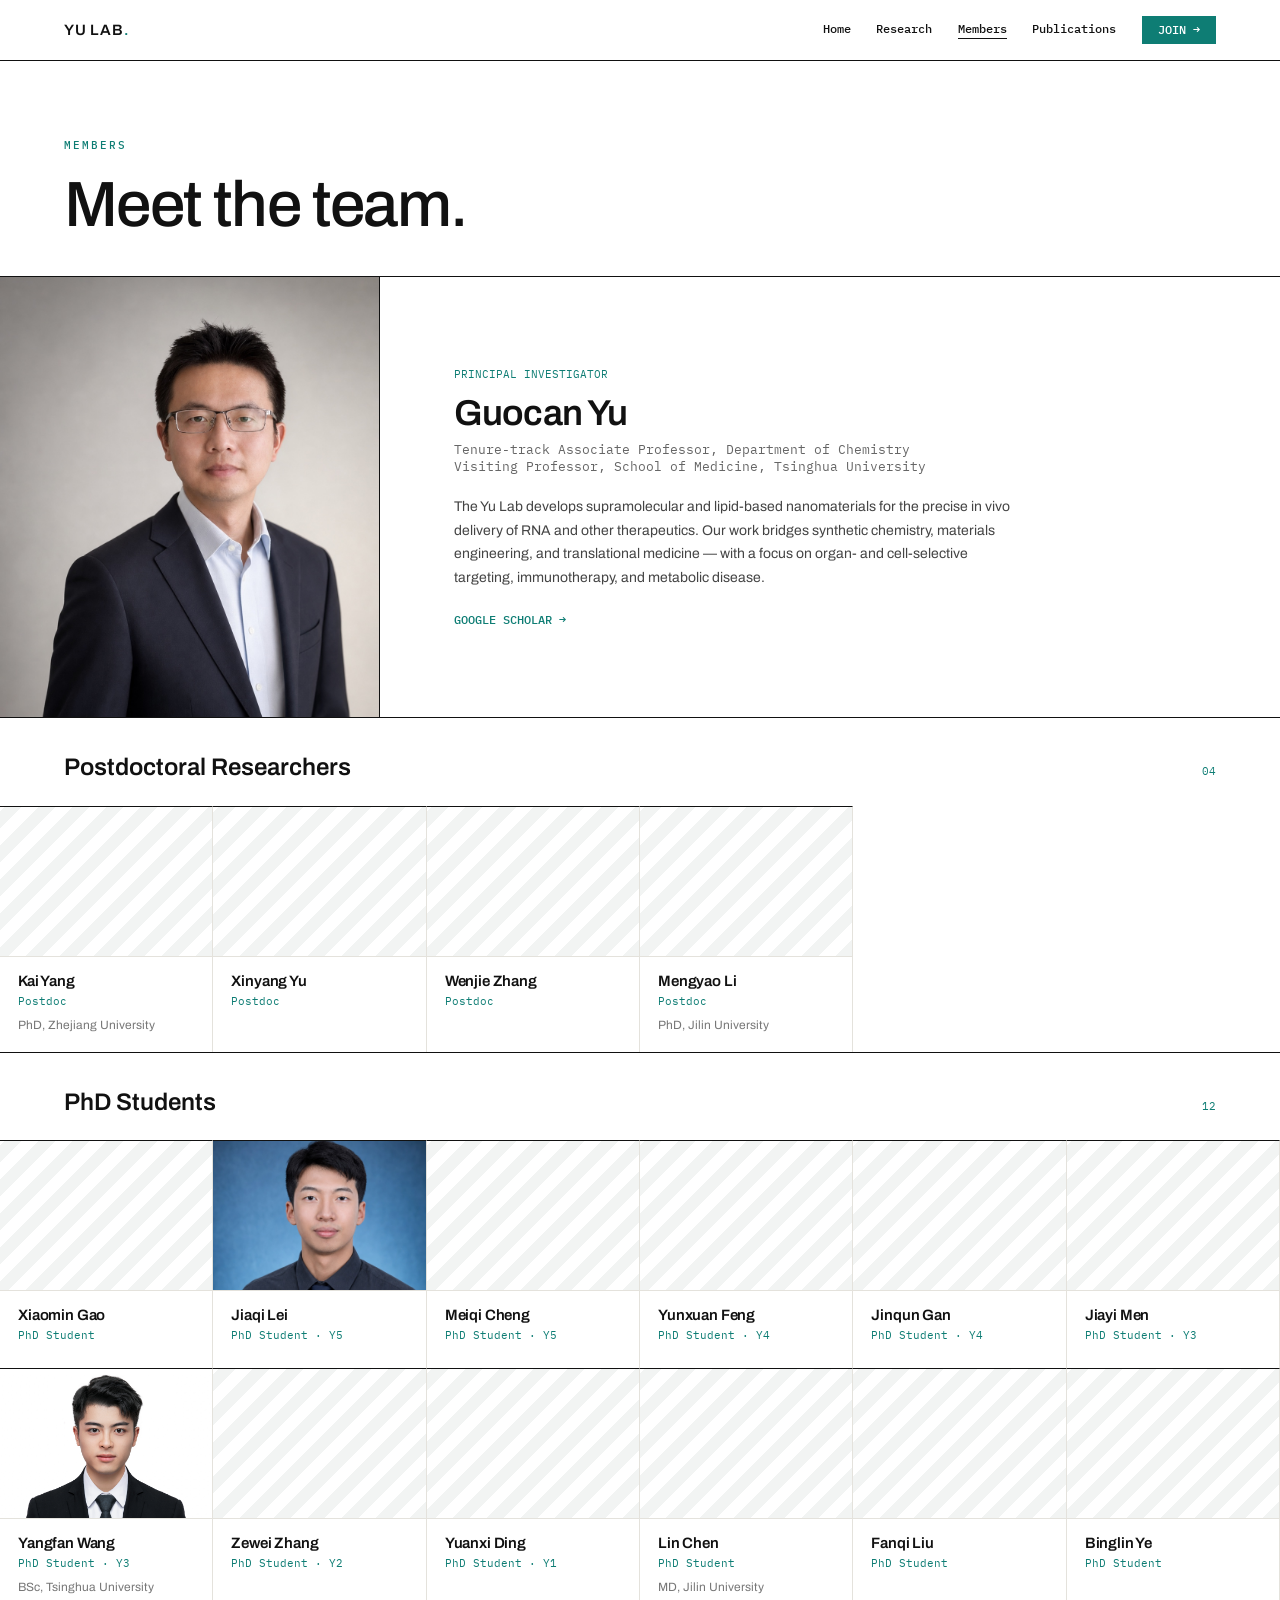
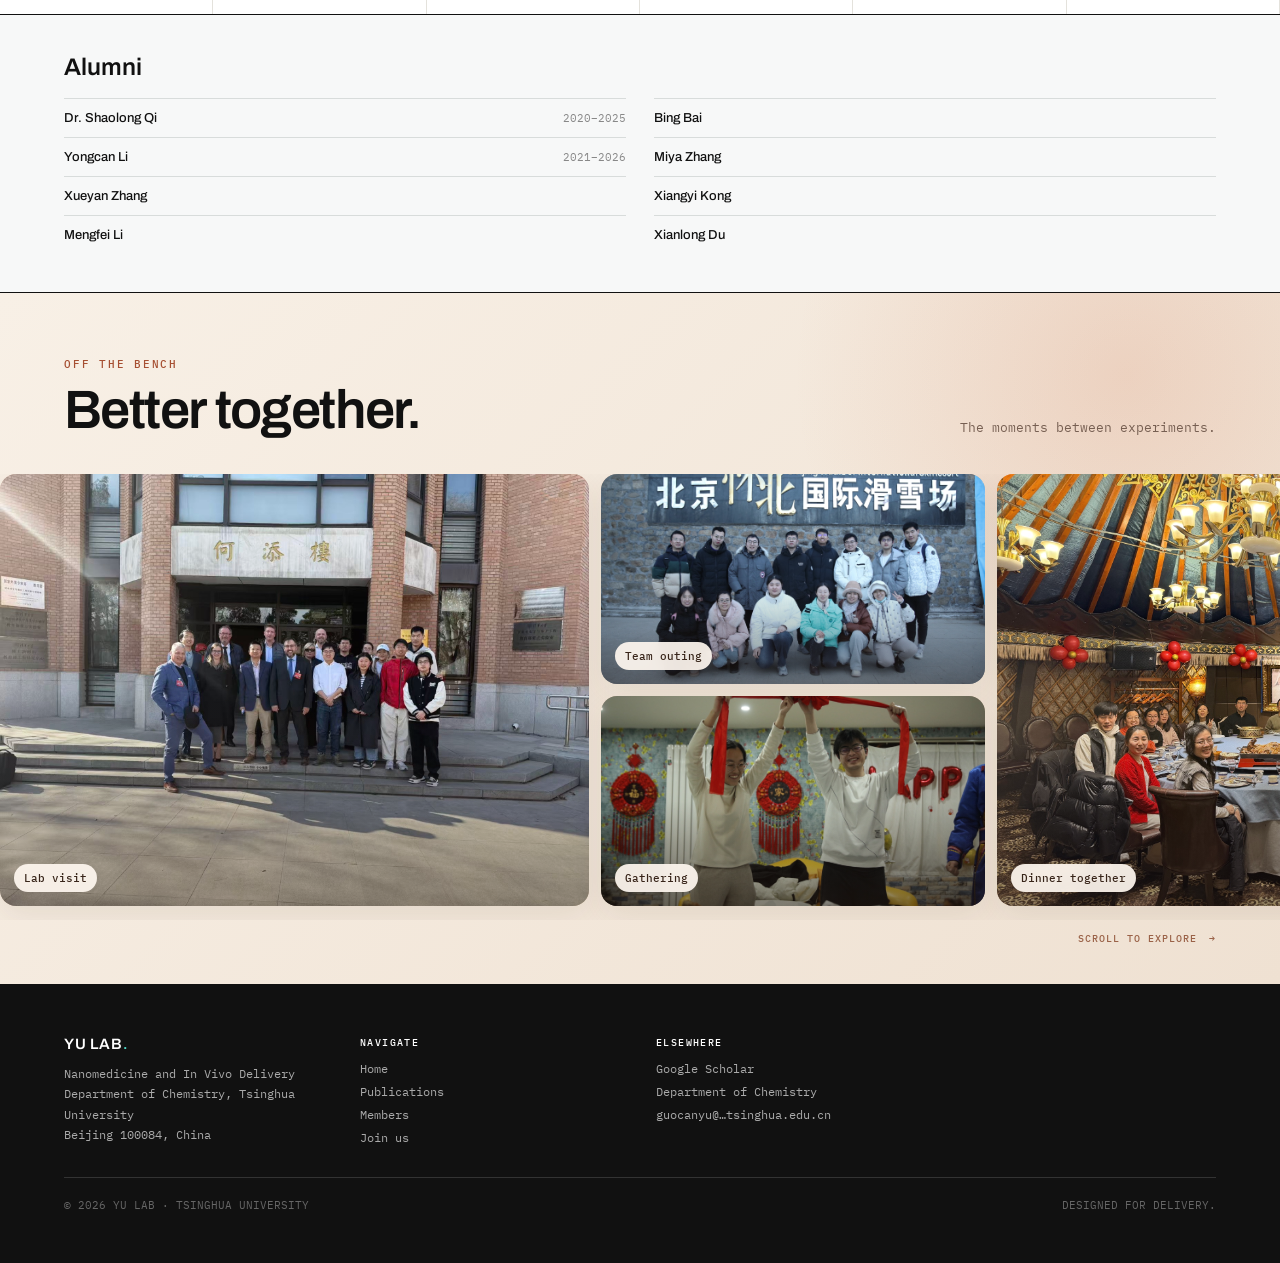
==== commit 7399a033: "Add lab life photo gallery" ====
--- a/people.html
+++ b/people.html
@@ -101,6 +101,38 @@
         </div>
       </div>
     </section>
+
+    <!-- Life beyond the bench -->
+    <section class="lab-life" aria-labelledby="lab-life-title">
+      <div class="life-head">
+        <div>
+          <div class="life-eyebrow">OFF THE BENCH</div>
+          <h2 id="lab-life-title">Better together.</h2>
+        </div>
+        <p>The moments between experiments.</p>
+      </div>
+      <div class="life-scroller" tabindex="0" aria-label="Yu Lab life photo gallery">
+        <div class="life-mosaic">
+          <figure class="life-card life-card--visit">
+            <img src="assets/life/lab-visit.jpg" width="1800" height="1349" alt="Yu Lab members and visitors outside He Tian Building" loading="lazy">
+            <figcaption>Lab visit</figcaption>
+          </figure>
+          <figure class="life-card life-card--outing">
+            <img src="assets/life/team-outing.jpg" width="1800" height="1350" alt="Yu Lab team outing at Beijing Huaibei International Ski Resort" loading="lazy">
+            <figcaption>Team outing</figcaption>
+          </figure>
+          <figure class="life-card life-card--gathering">
+            <img src="assets/life/gathering.jpg" width="1800" height="1350" alt="Yu Lab members enjoying a festive gathering" loading="lazy">
+            <figcaption>Gathering</figcaption>
+          </figure>
+          <figure class="life-card life-card--dinner">
+            <img src="assets/life/dinner-together.jpg" width="1800" height="1350" alt="Yu Lab members gathered around the table for dinner" loading="lazy">
+            <figcaption>Dinner together</figcaption>
+          </figure>
+        </div>
+      </div>
+      <div class="life-scroll-note" aria-hidden="true"><span>SCROLL TO EXPLORE</span><span>&rarr;</span></div>
+    </section>
   </main>
 
   <footer class="site-footer">
--- a/styles.css
+++ b/styles.css
@@ -151,6 +151,67 @@
 .alum .a-name { font: 500 13px var(--disp); }
 .alum .a-now { font: 400 11px var(--mono); color: #888; text-align: right; }
 
+/* ---------- life beyond the bench ---------- */
+.lab-life {
+  padding: clamp(40px,5vw,68px) 0 clamp(26px,3vw,40px);
+  border-bottom: 1px solid var(--ink);
+  background:
+    radial-gradient(circle at 88% 12%, rgba(207,113,74,.18), transparent 26%),
+    linear-gradient(135deg, #f8f0e6 0%, #efe1d2 100%);
+}
+.life-head {
+  display: flex; align-items: flex-end; justify-content: space-between; gap: 28px;
+  padding: 0 clamp(20px,5vw,64px) clamp(24px,3vw,36px);
+}
+.life-eyebrow { font: 500 11px var(--mono); color: #a64f32; letter-spacing: .16em; margin-bottom: 12px; }
+.life-head h2 { font: 600 clamp(30px,4.5vw,54px)/1.02 var(--disp); letter-spacing: -.03em; }
+.life-head p { max-width: 300px; font: 400 13px/1.55 var(--mono); color: #765f52; text-align: right; }
+.life-scroller {
+  overflow-x: auto; overscroll-behavior-inline: contain; scroll-snap-type: x proximity;
+  padding: 0 clamp(20px,5vw,64px) 14px;
+  scrollbar-width: thin; scrollbar-color: #bd8061 rgba(255,255,255,.45);
+}
+.life-scroller:focus-visible { outline: 2px solid var(--teal); outline-offset: -2px; }
+.life-scroller::-webkit-scrollbar { height: 8px; }
+.life-scroller::-webkit-scrollbar-track { background: rgba(255,255,255,.45); border-radius: 99px; }
+.life-scroller::-webkit-scrollbar-thumb { background: #bd8061; border-radius: 99px; }
+.life-mosaic {
+  display: grid;
+  grid-template-columns: clamp(440px,46vw,680px) clamp(280px,30vw,430px) clamp(440px,46vw,680px);
+  grid-template-rows: 210px 210px;
+  gap: 12px; width: max-content; min-width: 100%;
+}
+.life-card {
+  position: relative; overflow: hidden; margin: 0; border-radius: 16px;
+  background: #d9bda8; scroll-snap-align: start; box-shadow: 0 10px 30px rgba(83,52,34,.09);
+}
+.life-card::after {
+  content: ""; position: absolute; inset: 50% 0 0;
+  background: linear-gradient(to bottom, transparent, rgba(34,20,13,.48)); pointer-events: none;
+}
+.life-card img {
+  position: absolute; inset: 0; display: block; width: 100%; height: 100%;
+  object-fit: cover; filter: saturate(.92) contrast(.97) brightness(1.02);
+}
+.life-card--visit { grid-column: 1; grid-row: 1 / span 2; }
+.life-card--outing { grid-column: 2; grid-row: 1; }
+.life-card--gathering { grid-column: 2; grid-row: 2; }
+.life-card--dinner { grid-column: 3; grid-row: 1 / span 2; }
+.life-card--visit img { object-position: center 45%; }
+.life-card--outing img { object-position: center 57%; }
+.life-card--gathering img { object-position: center 47%; }
+.life-card--dinner img { object-position: center 66%; }
+.life-card figcaption {
+  position: absolute; z-index: 2; left: 14px; bottom: 14px;
+  font: 500 11px var(--mono); color: #38251a; background: rgba(255,248,240,.92);
+  padding: 7px 10px; border-radius: 999px; backdrop-filter: blur(6px);
+}
+.life-scroll-note {
+  display: flex; justify-content: flex-end; gap: 12px;
+  padding: 12px clamp(20px,5vw,64px) 0;
+  font: 500 10px var(--mono); color: #9a6248; letter-spacing: .1em;
+}
+
 /* ---------- publications ---------- */
 .rep-grid { display: grid; grid-template-columns: repeat(auto-fit, minmax(300px, 1fr)); margin-top: clamp(20px,2vw,28px); }
 .rep { border-top: 1px solid var(--ink); border-right: 1px solid var(--line); padding: 0 0 24px; }
@@ -194,6 +255,14 @@
   .pi .portrait { height: 390px; border-right: 0; border-bottom: 1px solid var(--ink); }
   .pi .pi-copy { transform: none; }
   .pub .foot { display: flex; flex-wrap: wrap; }
+  .life-head { align-items: flex-start; flex-direction: column; gap: 12px; }
+  .life-head p { text-align: left; }
+  .life-mosaic {
+    grid-template-columns: 84vw 68vw 84vw;
+    grid-template-rows: 160px 160px;
+    gap: 10px;
+  }
+  .life-card { border-radius: 13px; }
 }
 
 @media (max-width: 560px) {
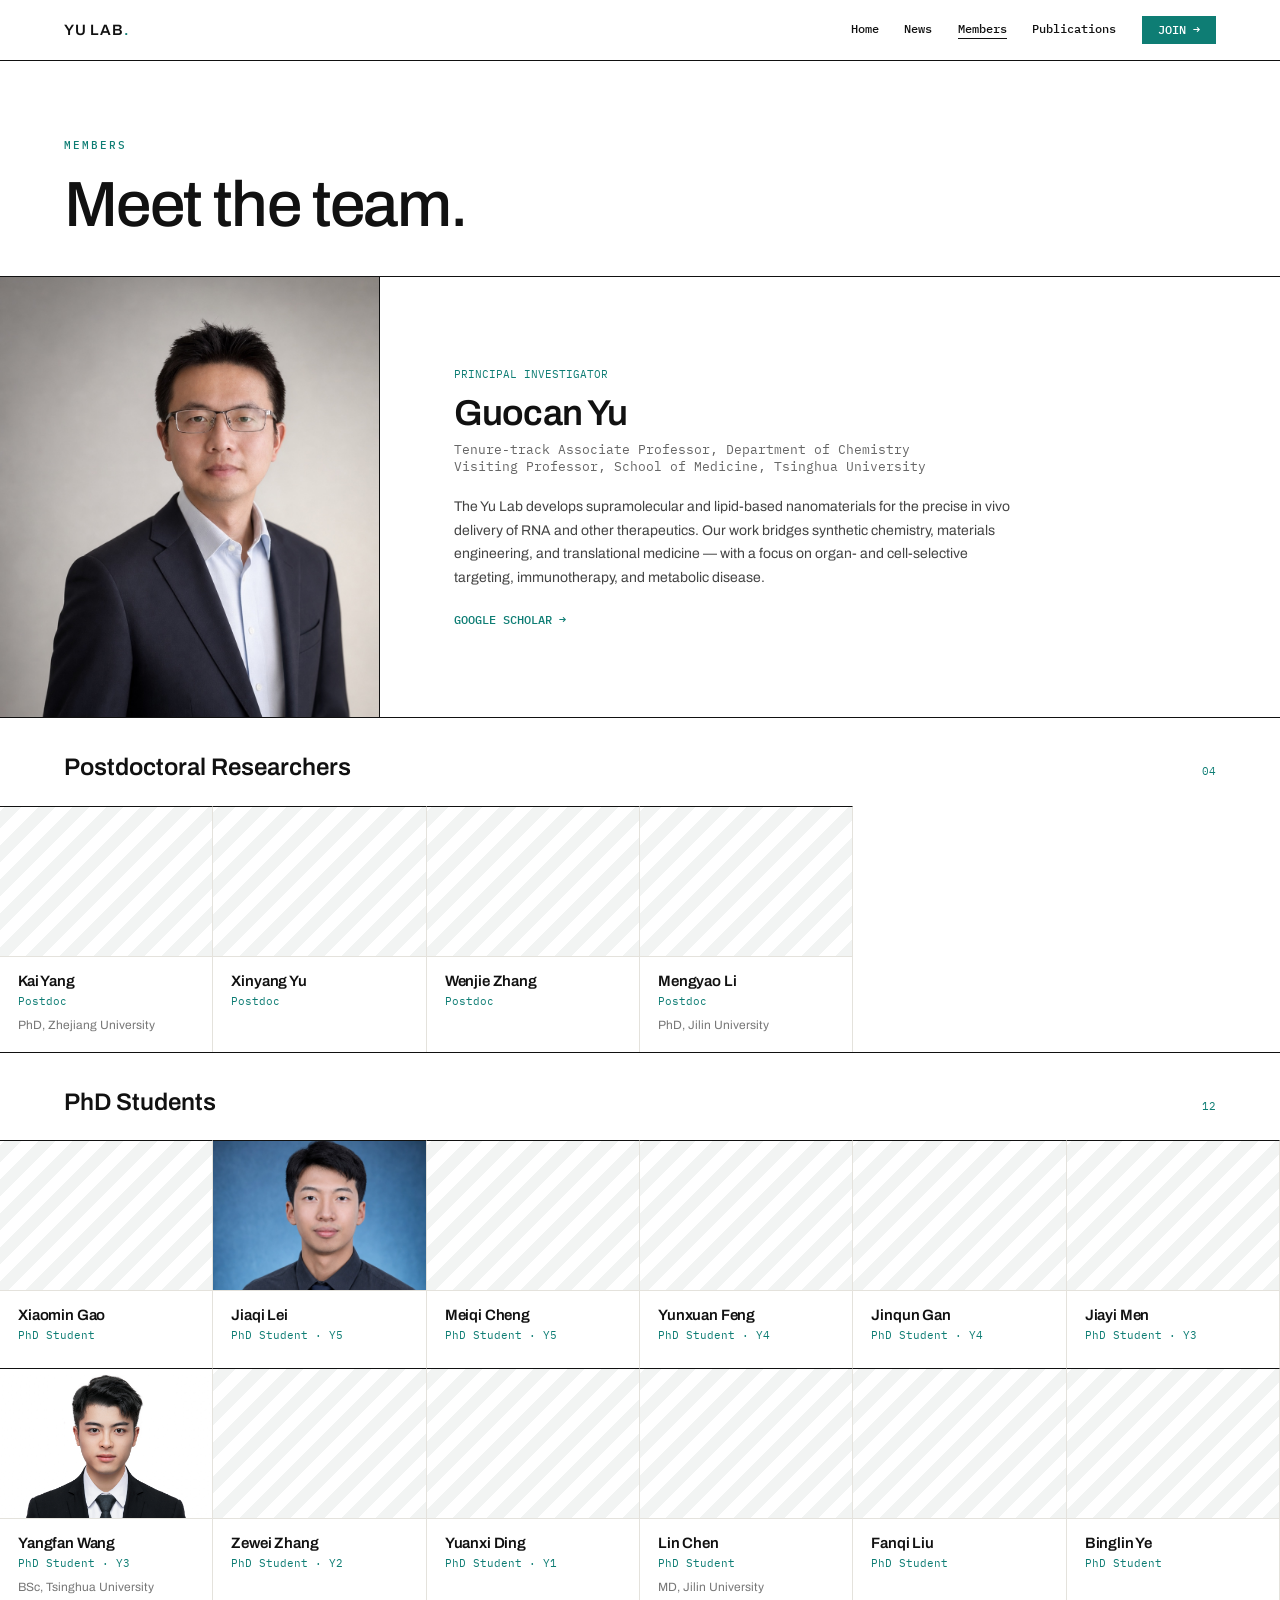
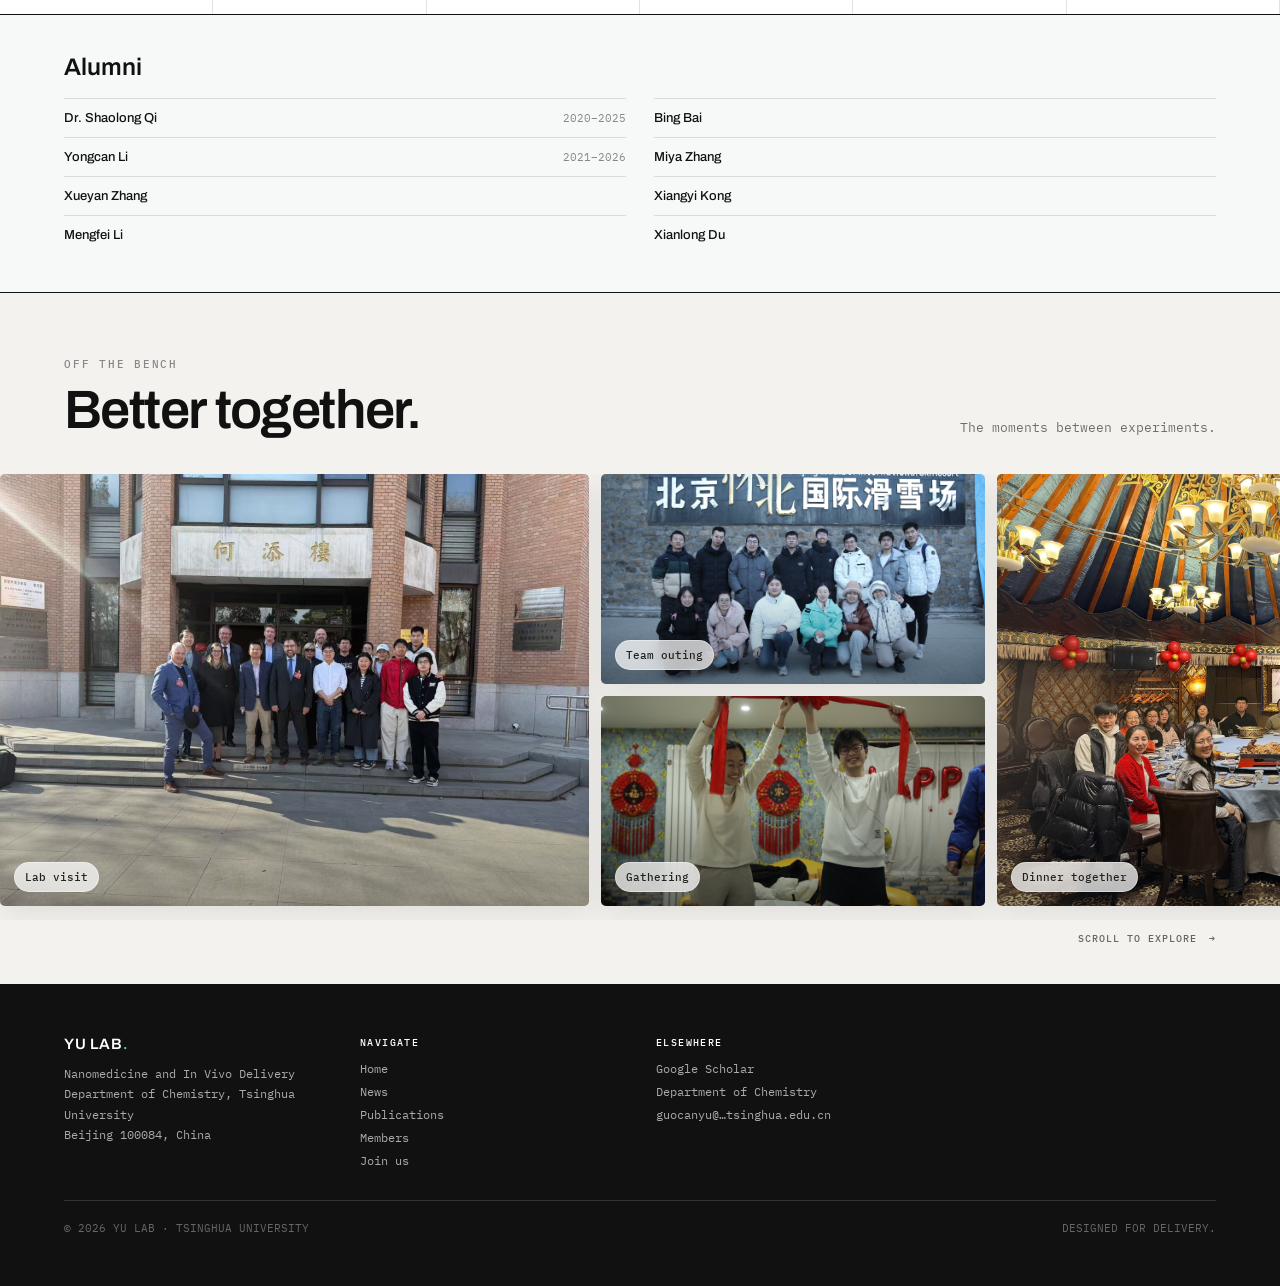
==== commit 6a9b0360: "Rework home news and affiliations" ====
--- a/people.html
+++ b/people.html
@@ -16,7 +16,7 @@
     <a href="index.html" class="brand lk">YU LAB<span class="dot">.</span></a>
     <nav class="nav">
       <a href="index.html">Home</a>
-      <a href="index.html#research">Research</a>
+      <a href="news.html">News</a>
       <a href="people.html" class="active">Members</a>
       <a href="publications.html">Publications</a>
       <a href="index.html#join" class="btn-join">JOIN &rarr;</a>
@@ -129,6 +129,22 @@
             <img src="assets/life/dinner-together.jpg" width="1800" height="1350" alt="Yu Lab members gathered around the table for dinner" loading="lazy">
             <figcaption>Dinner together</figcaption>
           </figure>
+          <figure class="life-card life-card--dinner-spread">
+            <img src="assets/life/dinner-spread.jpg" width="1800" height="1350" alt="A shared dinner spread at a Yu Lab gathering" loading="lazy">
+            <figcaption>Dinner together</figcaption>
+          </figure>
+          <figure class="life-card life-card--seminar-one">
+            <img src="assets/life/research-seminar-1.jpg" width="1800" height="1018" alt="A Yu Lab member presenting at a research seminar" loading="lazy">
+            <figcaption>Research seminar</figcaption>
+          </figure>
+          <figure class="life-card life-card--seminar-two">
+            <img src="assets/life/research-seminar-2.jpg" width="1800" height="1096" alt="A Yu Lab member presenting at a research seminar" loading="lazy">
+            <figcaption>Research seminar</figcaption>
+          </figure>
+          <figure class="life-card life-card--conference">
+            <img src="assets/life/conference.jpg" width="1800" height="1350" alt="Group photo at an international calixarene and cucurbituril conference" loading="lazy">
+            <figcaption>Conference</figcaption>
+          </figure>
         </div>
       </div>
       <div class="life-scroll-note" aria-hidden="true"><span>SCROLL TO EXPLORE</span><span>&rarr;</span></div>
@@ -144,6 +160,7 @@
       <div class="f-title">NAVIGATE</div>
       <div class="f-links">
         <a href="index.html" class="lk">Home</a>
+        <a href="news.html" class="lk">News</a>
         <a href="publications.html" class="lk">Publications</a>
         <a href="people.html" class="lk">Members</a>
         <a href="index.html#join" class="lk">Join us</a>
--- a/styles.css
+++ b/styles.css
@@ -91,20 +91,46 @@
 .appr .t { font: 600 clamp(17px,1.9vw,20px)/1.28 var(--disp); margin-bottom: 10px; }
 .appr .d { font: 400 13.5px/1.65 var(--disp); color: #aaa; }
 
-/* ---------- selected work + news ---------- */
-.split { display: grid; grid-template-columns: repeat(auto-fit, minmax(320px, 1fr)); border-bottom: 1px solid var(--ink); }
-.split > div { padding: clamp(28px,4vw,44px) clamp(20px,5vw,64px); }
-.split .left { border-right: 1px solid var(--ink); }
-.split .right { background: var(--panel); }
-.split h2 { font: 600 clamp(20px,2.6vw,26px) var(--disp); }
-.sel-item { padding: 20px 0; border-top: 1px solid var(--ink); display: flex; gap: 18px; }
-.sel-item .yr { font: 500 12px var(--mono); color: var(--teal); white-space: nowrap; padding-top: 2px; }
-.sel-item .ti { font: 500 15px/1.35 var(--disp); margin-bottom: 6px; text-wrap: pretty; }
-.sel-item .me { font: 400 11px var(--mono); color: #999; }
+/* ---------- home news timeline ---------- */
+.home-news { padding: clamp(36px,5vw,64px) clamp(20px,5vw,64px); border-bottom: 1px solid var(--ink); }
+.home-news-head { margin-bottom: clamp(28px,4vw,44px); }
+.home-news .eyebrow { margin-bottom: 10px; }
+.home-news h2 { font: 600 clamp(24px,3.4vw,38px) var(--disp); letter-spacing: -.02em; }
 .link-full { font: 500 11px var(--mono); color: var(--teal); }
-.news-item { padding: 16px 0; border-top: 1px solid var(--line-soft); }
-.news-item .date { font: 400 10px var(--mono); color: var(--teal); margin-bottom: 6px; }
-.news-item .text { font: 400 13px/1.5 var(--disp); color: #333; }
+.news-timeline {
+  position: relative; display: grid; grid-template-columns: repeat(4, minmax(0,1fr));
+  gap: clamp(18px,3vw,44px); list-style: none;
+}
+.news-timeline::before {
+  content: ""; position: absolute; z-index: 0; top: 5px; left: 5px;
+  right: calc(25% - 5px); height: 1px; background: var(--ink);
+}
+.news-timeline li { min-width: 0; }
+.news-timeline a { display: block; }
+.timeline-dot {
+  position: relative; z-index: 1; display: block; width: 11px; height: 11px;
+  margin-bottom: 18px; border: 1px solid var(--ink); border-radius: 50%; background: #fff;
+  transition: background .2s ease, border-color .2s ease;
+}
+.news-timeline time { display: block; margin-bottom: 10px; font: 500 10.5px var(--mono); color: var(--teal); }
+.news-timeline p { max-width: 270px; font: 500 14px/1.5 var(--disp); color: #333; text-wrap: pretty; }
+.news-timeline a:hover .timeline-dot { border-color: var(--teal); background: var(--teal); }
+.news-timeline a:hover p { color: var(--teal); }
+
+/* ---------- news archive ---------- */
+.news-archive { padding: 0 clamp(20px,5vw,64px) clamp(48px,6vw,80px); }
+.news-entry {
+  display: grid; grid-template-columns: minmax(130px,190px) minmax(0,1fr);
+  border-bottom: 1px solid var(--ink); scroll-margin-top: 92px;
+}
+.news-entry:first-child { border-top: 1px solid var(--ink); }
+.news-entry-meta { padding: clamp(26px,3vw,38px) 24px clamp(30px,4vw,48px) 0; border-right: 1px solid var(--line); }
+.news-entry-meta time { display: block; margin-bottom: 9px; font: 500 11px var(--mono); color: var(--teal); }
+.news-entry-meta span { font: 400 9.5px var(--mono); color: #999; letter-spacing: .12em; }
+.news-entry-body { padding: clamp(26px,3vw,38px) 0 clamp(30px,4vw,48px) clamp(24px,4vw,56px); }
+.news-entry-body h2 { max-width: 900px; margin-bottom: 12px; font: 600 clamp(20px,2.8vw,32px)/1.2 var(--disp); letter-spacing: -.015em; text-wrap: balance; }
+.news-entry-body p { max-width: 720px; margin-bottom: 18px; font: 400 14px/1.7 var(--disp); color: #555; }
+.news-entry-body a { font: 500 10.5px var(--mono); color: var(--teal); }
 
 /* ---------- join band ---------- */
 .join { padding: clamp(48px,6vw,84px) clamp(20px,5vw,64px); border-bottom: 1px solid var(--ink); display: grid; grid-template-columns: 1.1fr 0.9fr; gap: clamp(32px,5vw,72px); align-items: center; }
@@ -116,6 +142,44 @@
 @media (max-width: 820px) {
   .join { grid-template-columns: 1fr; }
   .join-right { border-left: none; padding-left: 0; }
+}
+
+/* ---------- affiliations band ---------- */
+.affiliations { padding: clamp(34px,4vw,52px) clamp(20px,5vw,64px); border-bottom: 1px solid var(--ink); background: #fafafa; }
+.affiliations-head { display: flex; align-items: flex-end; justify-content: space-between; gap: 28px; margin-bottom: clamp(22px,3vw,32px); }
+.affiliations .eyebrow { margin-bottom: 9px; color: #888; }
+.affiliations h2 { font: 600 clamp(22px,3vw,30px) var(--disp); letter-spacing: -.01em; }
+.affiliations-head p { max-width: 390px; font: 400 12px/1.6 var(--mono); color: #777; text-align: right; }
+.partner-strip {
+  display: grid; grid-template-columns: repeat(8, minmax(150px,1fr));
+  overflow-x: auto; border-top: 1px solid var(--line); border-bottom: 1px solid var(--line);
+  scrollbar-width: thin; scrollbar-color: #aaa #eee;
+}
+.partner-strip::-webkit-scrollbar { height: 6px; }
+.partner-strip::-webkit-scrollbar-track { background: #eee; }
+.partner-strip::-webkit-scrollbar-thumb { background: #aaa; }
+.partner {
+  min-width: 150px; padding: 18px 12px 16px; border-right: 1px solid var(--line);
+  display: flex; flex-direction: column; align-items: center; gap: 10px;
+}
+.partner:last-child { border-right: 0; }
+.partner-mark {
+  display: block; flex: 0 0 auto; width: 120px; height: 105px;
+  background-image: url("assets/affiliations/clinical-partners.jpg");
+  background-repeat: no-repeat; background-size: 514px 282px;
+  filter: grayscale(1) contrast(.92); opacity: .66; mix-blend-mode: multiply;
+}
+.partner-mark--1 { background-position: -3px -45px; }
+.partner-mark--2 { background-position: -130px -45px; }
+.partner-mark--3 { background-position: -256px -45px; }
+.partner-mark--4 { background-position: -384px -45px; }
+.partner-mark--5 { background-position: -3px -163px; }
+.partner-mark--6 { background-position: -130px -163px; }
+.partner-mark--7 { background-position: -256px -163px; }
+.partner-mark--8 { background-position: -384px -163px; }
+.partner-name {
+  min-height: 3.8em; font: 500 9px/1.35 var(--mono); color: #777;
+  letter-spacing: .035em; text-align: center; text-transform: uppercase;
 }
 
 /* ---------- people ---------- */
@@ -155,39 +219,39 @@
 .lab-life {
   padding: clamp(40px,5vw,68px) 0 clamp(26px,3vw,40px);
   border-bottom: 1px solid var(--ink);
-  background:
-    radial-gradient(circle at 88% 12%, rgba(207,113,74,.18), transparent 26%),
-    linear-gradient(135deg, #f8f0e6 0%, #efe1d2 100%);
+  background: #f4f2ef;
 }
 .life-head {
   display: flex; align-items: flex-end; justify-content: space-between; gap: 28px;
   padding: 0 clamp(20px,5vw,64px) clamp(24px,3vw,36px);
 }
-.life-eyebrow { font: 500 11px var(--mono); color: #a64f32; letter-spacing: .16em; margin-bottom: 12px; }
+.life-eyebrow { font: 500 11px var(--mono); color: #888; letter-spacing: .16em; margin-bottom: 12px; }
 .life-head h2 { font: 600 clamp(30px,4.5vw,54px)/1.02 var(--disp); letter-spacing: -.03em; }
-.life-head p { max-width: 300px; font: 400 13px/1.55 var(--mono); color: #765f52; text-align: right; }
+.life-head p { max-width: 300px; font: 400 13px/1.55 var(--mono); color: #6f6f6c; text-align: right; }
 .life-scroller {
   overflow-x: auto; overscroll-behavior-inline: contain; scroll-snap-type: x proximity;
   padding: 0 clamp(20px,5vw,64px) 14px;
-  scrollbar-width: thin; scrollbar-color: #bd8061 rgba(255,255,255,.45);
+  scrollbar-width: thin; scrollbar-color: #868683 rgba(0,0,0,.08);
 }
 .life-scroller:focus-visible { outline: 2px solid var(--teal); outline-offset: -2px; }
 .life-scroller::-webkit-scrollbar { height: 8px; }
-.life-scroller::-webkit-scrollbar-track { background: rgba(255,255,255,.45); border-radius: 99px; }
-.life-scroller::-webkit-scrollbar-thumb { background: #bd8061; border-radius: 99px; }
+.life-scroller::-webkit-scrollbar-track { background: rgba(0,0,0,.08); border-radius: 99px; }
+.life-scroller::-webkit-scrollbar-thumb { background: #868683; border-radius: 99px; }
 .life-mosaic {
   display: grid;
-  grid-template-columns: clamp(440px,46vw,680px) clamp(280px,30vw,430px) clamp(440px,46vw,680px);
+  grid-template-columns:
+    clamp(440px,46vw,680px) clamp(280px,30vw,430px) clamp(440px,46vw,680px)
+    clamp(280px,30vw,430px) clamp(440px,46vw,680px) clamp(440px,46vw,680px);
   grid-template-rows: 210px 210px;
   gap: 12px; width: max-content; min-width: 100%;
 }
 .life-card {
-  position: relative; overflow: hidden; margin: 0; border-radius: 16px;
-  background: #d9bda8; scroll-snap-align: start; box-shadow: 0 10px 30px rgba(83,52,34,.09);
+  position: relative; overflow: hidden; margin: 0; border-radius: 5px;
+  background: #d8d8d5; scroll-snap-align: start; box-shadow: 0 10px 30px rgba(0,0,0,.08);
 }
 .life-card::after {
   content: ""; position: absolute; inset: 50% 0 0;
-  background: linear-gradient(to bottom, transparent, rgba(34,20,13,.48)); pointer-events: none;
+  background: linear-gradient(to bottom, transparent, rgba(0,0,0,.38)); pointer-events: none;
 }
 .life-card img {
   position: absolute; inset: 0; display: block; width: 100%; height: 100%;
@@ -197,19 +261,36 @@
 .life-card--outing { grid-column: 2; grid-row: 1; }
 .life-card--gathering { grid-column: 2; grid-row: 2; }
 .life-card--dinner { grid-column: 3; grid-row: 1 / span 2; }
+.life-card--dinner-spread { grid-column: 4; grid-row: 1; }
+.life-card--seminar-one { grid-column: 4; grid-row: 2; }
+.life-card--seminar-two { grid-column: 5; grid-row: 1 / span 2; }
+.life-card--conference { grid-column: 6; grid-row: 1 / span 2; }
 .life-card--visit img { object-position: center 45%; }
 .life-card--outing img { object-position: center 57%; }
 .life-card--gathering img { object-position: center 47%; }
 .life-card--dinner img { object-position: center 66%; }
+.life-card--dinner-spread img { object-position: center 54%; }
+.life-card--seminar-one img { object-position: center 52%; }
+.life-card--seminar-two img { object-position: center 52%; }
+.life-card--conference img { object-position: center 50%; }
 .life-card figcaption {
   position: absolute; z-index: 2; left: 14px; bottom: 14px;
-  font: 500 11px var(--mono); color: #38251a; background: rgba(255,248,240,.92);
-  padding: 7px 10px; border-radius: 999px; backdrop-filter: blur(6px);
+  font: 500 11px var(--mono); color: #222; background: rgba(255,255,255,.72);
+  padding: 7px 10px; border: 1px solid rgba(255,255,255,.4); border-radius: 999px;
+  -webkit-backdrop-filter: blur(8px); backdrop-filter: blur(8px);
 }
 .life-scroll-note {
   display: flex; justify-content: flex-end; gap: 12px;
   padding: 12px clamp(20px,5vw,64px) 0;
-  font: 500 10px var(--mono); color: #9a6248; letter-spacing: .1em;
+  font: 500 10px var(--mono); color: #666; letter-spacing: .1em;
+}
+.life-scroll-note span:last-child { animation: life-scroll-hint 1.6s ease-in-out infinite; }
+@keyframes life-scroll-hint {
+  0%, 100% { transform: translateX(0); }
+  50% { transform: translateX(5px); }
+}
+@media (prefers-reduced-motion: reduce) {
+  .life-scroll-note span:last-child { animation: none; }
 }
 
 /* ---------- publications ---------- */
@@ -251,6 +332,17 @@
 
 /* ---------- responsive niceties ---------- */
 @media (max-width: 760px) {
+  .news-timeline { grid-template-columns: 1fr; gap: 0; padding-left: 28px; }
+  .news-timeline::before { top: 5px; bottom: 30px; left: 5px; right: auto; width: 1px; height: auto; }
+  .news-timeline li { position: relative; padding-bottom: 30px; }
+  .news-timeline li:last-child { padding-bottom: 0; }
+  .timeline-dot { position: absolute; top: 0; left: -28px; margin: 0; }
+  .news-timeline p { max-width: 560px; }
+  .news-entry { grid-template-columns: 1fr; }
+  .news-entry-meta { padding: 24px 0 14px; border-right: 0; border-bottom: 1px solid var(--line); }
+  .news-entry-body { padding: 22px 0 34px; }
+  .affiliations-head { align-items: flex-start; flex-direction: column; gap: 10px; }
+  .affiliations-head p { text-align: left; }
   .pi { grid-template-columns: 1fr; }
   .pi .portrait { height: 390px; border-right: 0; border-bottom: 1px solid var(--ink); }
   .pi .pi-copy { transform: none; }
@@ -258,11 +350,11 @@
   .life-head { align-items: flex-start; flex-direction: column; gap: 12px; }
   .life-head p { text-align: left; }
   .life-mosaic {
-    grid-template-columns: 84vw 68vw 84vw;
+    grid-template-columns: 84vw 68vw 84vw 68vw 84vw 84vw;
     grid-template-rows: 160px 160px;
     gap: 10px;
   }
-  .life-card { border-radius: 13px; }
+  .life-card { border-radius: 5px; }
 }
 
 @media (max-width: 560px) {
